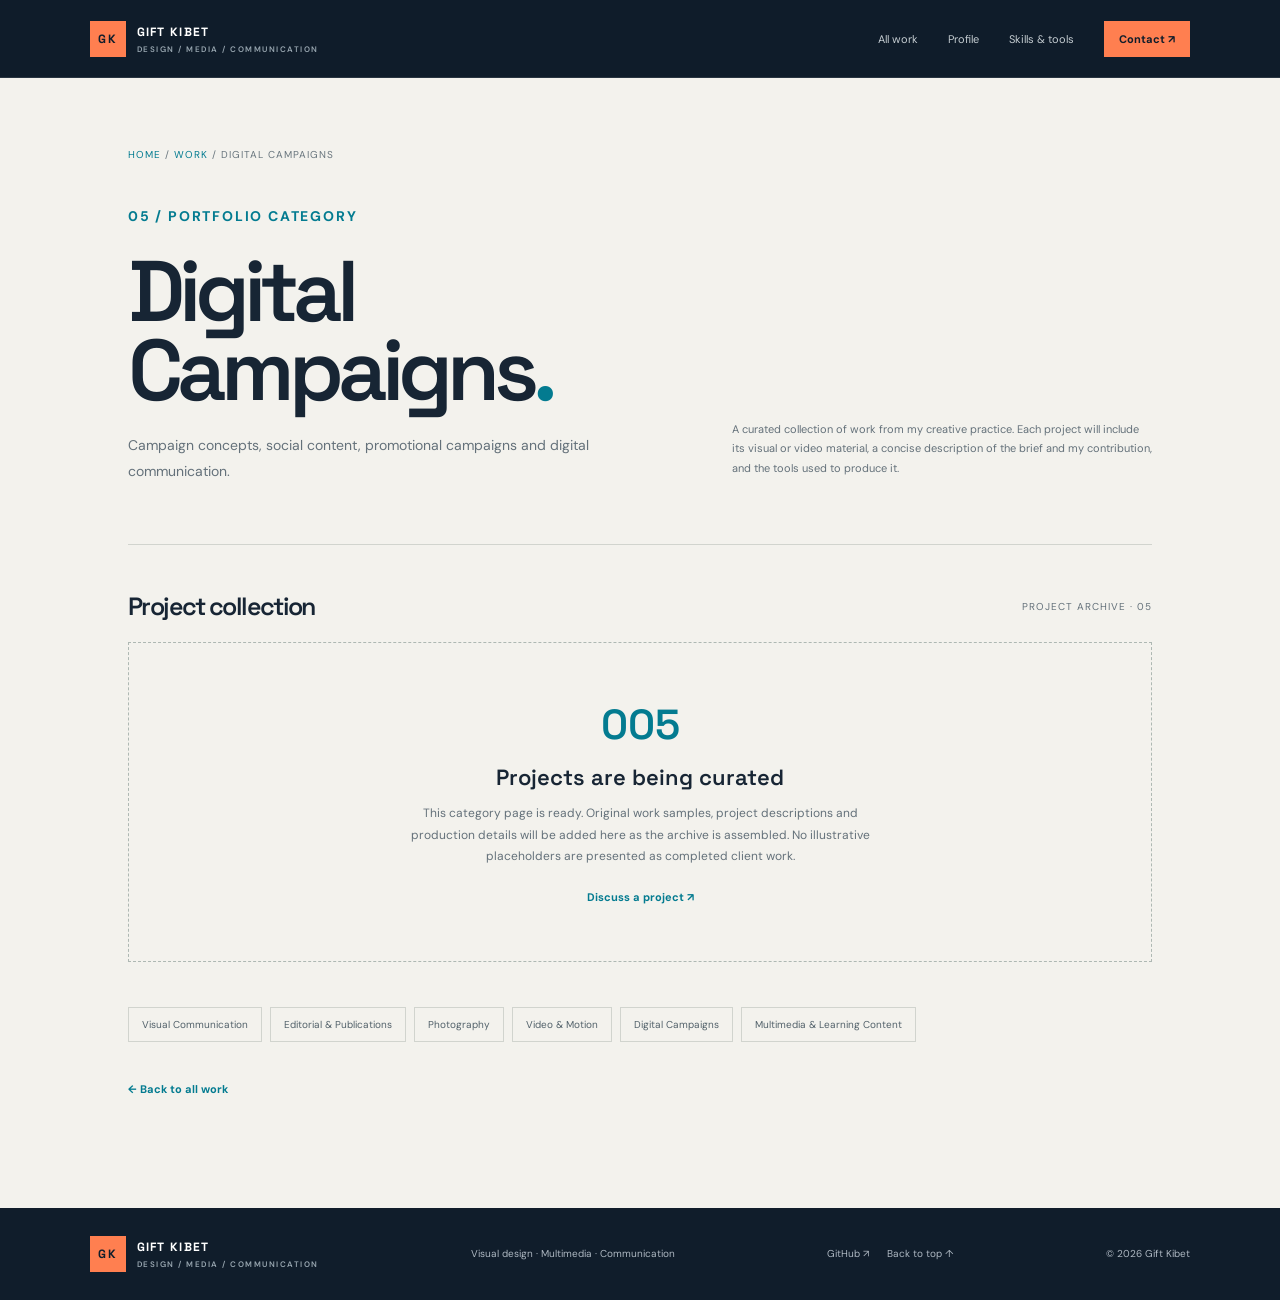
==== work/digital-campaigns/index.html @ 00bc62d5 "Create Digital Campaigns portfolio category page" ====
<!doctype html>
<html lang="en"><head><meta charset="utf-8"><meta name="viewport" content="width=device-width,initial-scale=1"><meta name="theme-color" content="#101d2b"><meta name="description" content="Digital Campaigns portfolio by Gift Kibet. Campaign concepts, social content, promotional campaigns and digital communication."><title>Digital Campaigns — Gift Kibet</title><link rel="preconnect" href="https://fonts.googleapis.com"><link rel="preconnect" href="https://fonts.gstatic.com" crossorigin><link href="https://fonts.googleapis.com/css2?family=DM+Sans:wght@400;500;600;700&family=Space+Grotesk:wght@400;500;600;700&display=swap" rel="stylesheet"><link rel="stylesheet" href="/styles.css"><link rel="stylesheet" href="/work.css"></head>
<body><a class="skip-link" href="#main">Skip to content</a><header class="site-header"><a class="wordmark" href="/#top"><span class="mark">GK</span><span class="wordmark-name">GIFT KIBET<small>DESIGN / MEDIA / COMMUNICATION</small></span></a><nav class="navigation" aria-label="Main navigation"><a href="/#work">All work</a><a href="/#about">Profile</a><a href="/#skills">Skills & tools</a><a href="/#contact" class="nav-contact">Contact ↗</a></nav></header>
<main id="main" class="work-page"><div class="work-breadcrumb"><a href="/">HOME</a> / <a href="/#work">WORK</a> / DIGITAL CAMPAIGNS</div><section class="work-hero"><div><p class="eyebrow">05 / PORTFOLIO CATEGORY</p><h1>Digital Campaigns<em>.</em></h1><p>Campaign concepts, social content, promotional campaigns and digital communication.</p></div><div class="work-hero-aside">A curated collection of work from my creative practice. Each project will include its visual or video material, a concise description of the brief and my contribution, and the tools used to produce it.</div></section><div class="archive-heading"><h2>Project collection</h2><span>PROJECT ARCHIVE · 05</span></div><section class="archive-empty"><div class="empty-mark">005</div><h3>Projects are being curated</h3><p>This category page is ready. Original work samples, project descriptions and production details will be added here as the archive is assembled. No illustrative placeholders are presented as completed client work.</p><a class="archive-next" href="/#contact">Discuss a project ↗</a></section><nav class="category-nav" aria-label="Explore other work categories"><a href="/work/visual-communication/">Visual Communication</a><a href="/work/editorial/">Editorial & Publications</a><a href="/work/photography/">Photography</a><a href="/work/video-motion/">Video & Motion</a><a href="/work/digital-campaigns/">Digital Campaigns</a><a href="/work/learning-content/">Multimedia & Learning Content</a></nav><a class="project-back" href="/#work">← Back to all work</a></main><footer><a class="wordmark" href="/#top"><span class="mark">GK</span><span class="wordmark-name">GIFT KIBET<small>DESIGN / MEDIA / COMMUNICATION</small></span></a><p>Visual design · Multimedia · Communication</p><div class="footer-links"><a href="https://github.com/gikiocGkC" target="_blank" rel="noopener noreferrer">GitHub ↗</a><a href="/#top">Back to top ↑</a></div><small>© 2026 Gift Kibet</small></footer></body></html>
---- styles.css ----
:root{--navy:#101d2b;--navy-2:#172b3d;--teal:#037b90;--teal-dark:#056273;--coral:#ff7f50;--paper:#f3f2ed;--paper-2:#e9e8e1;--ink:#172534;--muted:#64717a;--line:#d1d4ce;--white:#fff;--display:"Space Grotesk",sans-serif;--body:"DM Sans",sans-serif}*{box-sizing:border-box}html{scroll-behavior:smooth;scroll-padding-top:88px}body{margin:0;background:var(--navy);color:#fff;font-family:var(--body);-webkit-font-smoothing:antialiased}a{color:inherit}button{font:inherit}.skip-link{position:absolute;top:-60px;left:14px;z-index:50;background:white;color:var(--navy);padding:12px 16px}.skip-link:focus{top:12px}:focus-visible{outline:3px solid var(--coral);outline-offset:4px}.site-header{height:78px;padding:0 7vw;display:flex;align-items:center;justify-content:space-between;position:sticky;top:0;z-index:20;background:#101d2bf2;border-bottom:1px solid #ffffff1c;backdrop-filter:blur(16px)}.wordmark{display:flex;align-items:center;gap:11px;text-decoration:none;font:700 12px var(--display);letter-spacing:1.3px}.wordmark-name small{display:block;margin-top:4px;font:600 8px var(--body);letter-spacing:1.5px;color:#98a6b0}.mark{width:36px;height:36px;display:grid;place-items:center;background:var(--coral);color:var(--navy);font:700 12px var(--display)}.navigation{display:flex;align-items:center;gap:30px}.navigation a{font-size:11px;text-decoration:none;color:#c5cdd2;transition:color .2s}.navigation a:hover,.text-link:hover{color:var(--coral)}.navigation .nav-contact{background:var(--coral);color:var(--navy);padding:11px 15px;font-weight:700}.nav-contact span{margin-left:12px}.menu-toggle{display:none}.hero{min-height:650px;padding:90px 10vw 85px;display:grid;grid-template-columns:1fr .88fr;align-items:center;gap:7vw}.eyebrow{margin:0;color:var(--teal);font-size:10px;letter-spacing:1.8px;font-weight:700}.hero .eyebrow{display:flex;align-items:center;gap:10px;color:#c3cbd0;font-size:9px}.eyebrow-dot{width:7px;height:7px;border-radius:50%;background:var(--coral);display:inline-block}.eyebrow-location{color:#83929d;margin-left:8px}.hero h1,h2{font-family:var(--display);font-weight:600;letter-spacing:-.065em}.hero h1{font-size:clamp(68px,8vw,112px);line-height:.88;margin:30px 0 25px}.hero h1 em,.contact-section h2 em{font-style:normal;color:var(--coral)}.hero-intro{max-width:510px;color:#bdc7ce;font-size:16px;line-height:1.85}.hero-actions{display:flex;align-items:center;gap:27px;margin-top:32px}.button{display:inline-flex;align-items:center;justify-content:space-between;gap:26px;padding:16px 19px;text-decoration:none;font-size:11px;font-weight:700;transition:transform .2s,background .2s}.button:hover{transform:translateY(-3px)}.button-accent{background:var(--coral);color:var(--navy)}.button span{font-size:16px}.text-link{font-size:11px;text-decoration:none;color:#c5cdd2}.text-link span{margin-left:8px}.hero-meta{display:flex;align-items:center;flex-wrap:wrap;gap:13px;margin-top:65px;color:#8e9ba5;font-size:9px;letter-spacing:1.3px}.hero-meta i{width:4px;height:4px;background:var(--coral);border-radius:50%}.hero-art{height:440px;position:relative;overflow:hidden;background:var(--teal);color:var(--navy);isolation:isolate}.art-grid{position:absolute;inset:0;background-image:linear-gradient(#ffffff20 1px,transparent 1px),linear-gradient(90deg,#ffffff20 1px,transparent 1px);background-size:36px 36px;z-index:-2}.art-orbit{position:absolute;border:1px solid #ffffff70;border-radius:50%;aspect-ratio:1;z-index:-1}.orbit-one{width:350px;right:-55px;top:35px}.orbit-two{width:250px;right:-5px;top:85px;border-color:#101d2b66}.art-statement{position:absolute;left:11%;top:23%;font:700 clamp(65px,7.4vw,100px)/.76 var(--display);letter-spacing:-.09em;transform:rotate(-7deg)}.art-statement em{font-style:normal;color:var(--paper)}.art-period{color:var(--coral)}.art-label{position:absolute;left:20px;right:20px;display:flex;justify-content:space-between;font-size:8px;letter-spacing:1.4px;font-weight:700}.art-label-top{top:18px}.art-label-bottom{bottom:18px;color:#e6eeeb}.art-stamp{position:absolute;right:25px;bottom:72px;width:76px;height:76px;border:1px solid #101d2b80;border-radius:50%;display:grid;place-content:center;text-align:center;font:700 17px var(--display);transform:rotate(12deg)}.art-stamp small{font:700 6px/1.35 var(--body);letter-spacing:1px}.ticker{overflow:hidden;background:var(--coral);color:var(--navy);padding:13px 0;white-space:nowrap}.ticker div{font:700 11px var(--display);letter-spacing:1.7px;word-spacing:5px}.ticker b{padding:0 24px;font-size:14px}.section-light{background:var(--paper);color:var(--ink)}.section-paper{background:var(--paper-2);color:var(--ink)}.work-section,.about-section,.experience-section,.skills-section,.contact-section{padding:100px 10vw}.section-top{display:flex;justify-content:space-between;align-items:flex-start;gap:30px}.section-top .eyebrow{color:var(--teal)}.section-note{max-width:340px;margin:0;color:#68757d;font-size:12px;line-height:1.8}.section-heading{display:flex;align-items:end;justify-content:space-between;gap:35px;margin:58px 0 38px}.section-heading h2,.about-layout h2,.skills-intro h2{font-size:clamp(48px,6.2vw,78px);line-height:.95;margin:0}.section-heading h2 em,.about-layout h2 em,.skills-intro h2 em{font-style:normal;color:var(--teal)}.filters{max-width:540px;display:flex;flex-wrap:wrap;justify-content:flex-end;gap:7px}.filter{border:1px solid #c7ccc6;background:transparent;color:#53616b;padding:9px 12px;font-size:10px;cursor:pointer;transition:all .2s}.filter:hover,.filter[aria-pressed=true]{background:var(--navy);border-color:var(--navy);color:white}.work-grid{display:grid;grid-template-columns:repeat(2,minmax(0,1fr));gap:42px 25px}.work-card[hidden]{display:none}.work-visual{height:330px;position:relative;overflow:hidden;display:flex;align-items:center;justify-content:center}.visual-number,.visual-foot{position:absolute;left:18px;z-index:2;font-size:8px;font-weight:700;letter-spacing:1.4px}.visual-number{top:18px}.visual-foot{bottom:18px}.visual-design{background:var(--teal);color:white}.design-orbit{position:absolute;width:290px;height:290px;border:1px solid #ffffff70;border-radius:50%;right:10%;top:12%;box-shadow:0 0 0 28px #ffffff12,0 0 0 58px #ffffff0b}.design-type{z-index:1;font:700 clamp(65px,8vw,100px)/.8 var(--display);letter-spacing:-.09em;transform:rotate(-7deg)}.design-type em{font-style:normal;color:var(--coral)}.visual-editorial{background:#deded5;color:var(--ink)}.editorial-spread{display:flex;width:70%;height:72%;gap:6px;transform:rotate(-4deg);box-shadow:0 18px 40px #17253424}.editorial-page{flex:1;background:#f8f7f0;padding:14px;display:flex;flex-direction:column;justify-content:space-between}.editorial-page small{font-size:6px;letter-spacing:1px}.editorial-page strong{font:700 clamp(28px,3.4vw,44px)/.88 var(--display);letter-spacing:-.07em}.editorial-page strong em{font-style:normal;color:var(--teal)}.editorial-page i{width:50%;height:4px;background:var(--coral)}.editorial-page>span{font-size:6px;letter-spacing:1px}.editorial-image{background:#b9c9c4}.editorial-photo-shape{height:78%;background:linear-gradient(145deg,#17475a 0 42%,#80a6a0 43% 66%,#e0a17b 67%)}.visual-photo{background:#183d4b;color:white}.photo-composition{position:absolute;inset:55px 17% 40px;border:1px solid #ffffff70;overflow:hidden}.photo-sun{position:absolute;right:17%;top:17%;width:90px;aspect-ratio:1;border-radius:50%;background:var(--coral)}.photo-landscape{position:absolute;bottom:0;left:0;right:0;height:55%;background:linear-gradient(145deg,#037b90,#101d2b);clip-path:polygon(0 53%,30% 8%,52% 48%,76% 0,100% 38%,100% 100%,0 100%)}.photo-frame-line{position:absolute;inset:12px;border:1px solid #ffffff40}.visual-video{background:var(--coral);color:var(--navy)}.video-title{font:700 clamp(48px,6vw,75px)/.82 var(--display);letter-spacing:-.08em}.video-title em{font-style:normal;color:white}.video-play{position:absolute;right:17%;top:36%;width:62px;height:62px;border:1px solid #101d2b80;border-radius:50%;display:grid;place-items:center;padding-left:4px}.video-timeline{position:absolute;left:18px;right:18px;bottom:52px;height:22px;display:flex;align-items:center;gap:5px}.video-timeline i{flex:1;height:5px;background:#101d2b35}.video-timeline i:nth-child(2n){height:14px}.visual-digital{background:#dbe6e1;color:var(--navy)}.campaign-stack{width:70%;display:grid;gap:7px;transform:rotate(-5deg)}.campaign-stack div{background:var(--navy);color:white;padding:13px 17px;font:700 27px var(--display);box-shadow:5px 5px 0 var(--coral)}.campaign-stack div:nth-child(2){margin-left:18px;background:var(--teal)}.campaign-stack div:nth-child(3){margin-left:36px;background:var(--coral);color:var(--navy)}.campaign-stack small{float:right;font:600 9px var(--body)}.visual-learning{background:var(--navy-2);color:white}.learning-statement{font:700 clamp(55px,6.5vw,82px)/.8 var(--display);letter-spacing:-.08em}.learning-statement em{font-style:normal;color:var(--coral);font-size:.65em}.learning-symbol{position:absolute;right:18%;bottom:25%;font-size:38px;color:var(--teal)}.work-info{display:flex;justify-content:space-between;align-items:flex-start;gap:20px;border-top:1px solid var(--line);margin-top:14px;padding-top:15px}.work-info h3{font:600 19px var(--display);margin:0 0 7px}.work-info p{max-width:390px;color:#68757d;font-size:12px;line-height:1.7;margin:0}.work-index{font-size:10px;color:var(--teal);font-weight:700}.portfolio-note{display:flex;gap:14px;margin:36px 0 0;padding-top:17px;border-top:1px solid var(--line);color:#68757d;font-size:11px;line-height:1.7}.portfolio-note span{color:var(--coral);font-weight:700;letter-spacing:1px}.about-layout{display:grid;grid-template-columns:1fr 1fr;gap:9vw;margin-top:60px}.accent-dark{color:var(--coral);margin-bottom:28px}.about-copy{padding-top:5px}.about-lead{font:600 24px/1.35 var(--display);margin:0 0 20px}.about-copy>p:not(.about-lead){font-size:14px;line-height:1.9;color:#5f6c75}.discipline-list{display:grid;grid-template-columns:1fr 1fr;gap:15px;margin-top:35px;padding-top:20px;border-top:1px solid #c9cec7}.discipline-list span{font-size:11px;color:#53616b}.experience-section{background:var(--navy);color:white}.experience-section .section-note{color:#aab6bf}.experience-layout{display:grid;grid-template-columns:1.25fr .75fr;gap:8vw;margin-top:60px}.experience-item{display:grid;grid-template-columns:150px 1fr;gap:25px;border-top:1px solid #ffffff35;padding-top:25px;margin-top:22px}.experience-date{font-size:9px;letter-spacing:1.1px;color:#aeb8c2}.experience-item h3,.education-panel h3{font:600 22px var(--display);margin:0 0 7px}.organisation{color:var(--coral)!important;font-size:12px!important}.experience-item p,.experience-item li,.education-panel p{font-size:12px;line-height:1.85;color:#b1bdc5}.experience-item ul{padding-left:17px;margin-top:15px}.experience-item li{padding:3px 0}.accent{color:var(--coral)}.education-panel{border-left:1px solid #ffffff35;padding-left:32px}.education-panel>div{padding:22px 0;border-top:1px solid #ffffff35}.education-panel>div:first-of-type{margin-top:22px}.education-panel span{font-size:9px;letter-spacing:1.3px;color:var(--coral)}.education-panel h3{font-size:18px;margin-top:12px}.skills-intro{display:flex;justify-content:space-between;align-items:end;gap:35px;margin:58px 0 38px}.skills-intro>p{max-width:330px;margin:0;color:#68757d;font-size:13px;line-height:1.8}.skills-grid{display:grid;grid-template-columns:repeat(2,minmax(0,1fr));border-top:1px solid var(--line);border-left:1px solid var(--line)}.skill-card{min-height:205px;padding:24px;display:grid;grid-template-columns:35px 1fr;gap:18px;border-right:1px solid var(--line);border-bottom:1px solid var(--line)}.skill-number{font-size:10px;color:var(--teal);font-weight:700}.skill-card h3{font:600 19px var(--display);margin:0 0 10px}.skill-card p{font-size:12px;line-height:1.8;color:#65727b;margin:0;max-width:470px}.tool-tags{display:flex;flex-wrap:wrap;gap:6px;margin-top:17px}.tool-tags span,.toolbox-list span{padding:7px 9px;background:#e4e5de;color:#44545e;font-size:10px}.skill-card-wide{grid-column:1/-1;min-height:160px}.toolbox{display:grid;grid-template-columns:.75fr 1.25fr;gap:35px;margin-top:55px;padding-top:25px;border-top:1px solid var(--line)}.toolbox h3{font:600 22px var(--display);margin:15px 0}.toolbox-list{display:flex;align-content:flex-start;flex-wrap:wrap;gap:8px}.toolbox-list span{background:var(--navy);color:white;padding:10px 12px}.contact-section{background:var(--coral);color:var(--navy)}.contact-kicker{display:flex;justify-content:space-between;align-items:center}.contact-section .eyebrow{color:#29434c}.contact-kicker>span{font-size:9px;font-weight:700;letter-spacing:1.2px}.contact-section h2{font-size:clamp(60px,8vw,100px);line-height:.9;margin:45px 0 55px}.contact-section h2 em{color:white}.contact-bottom{display:flex;justify-content:space-between;align-items:center;gap:25px;border-top:1px solid #101d2b45;padding-top:22px}.contact-bottom p{font-size:12px}.contact-email{display:inline-block;color:var(--navy);font:600 19px var(--display);text-decoration:none;margin:7px 0}.contact-email span{font-size:14px}.contact-social{margin-top:12px;font-size:11px}.contact-social a{text-decoration:none;font-weight:700}.button-dark{background:var(--navy);color:white}footer{padding:28px 7vw;display:flex;align-items:center;justify-content:space-between;gap:20px;background:var(--navy);color:#aeb8c2}footer p,footer>small{font-size:10px}footer .wordmark{color:white}.footer-links{display:flex;gap:18px;font-size:10px}.footer-links a{text-decoration:none}.footer-links a:hover{color:var(--coral)}@media(max-width:1000px){.hero{padding-left:7vw;padding-right:7vw;gap:4vw}.work-section,.about-section,.experience-section,.skills-section,.contact-section{padding:85px 7vw}.section-heading{display:block}.filters{justify-content:flex-start;margin-top:25px}.experience-layout{gap:4vw}.experience-item{grid-template-columns:1fr;gap:10px}.hero-art{height:390px}}@media(max-width:680px){html{scroll-padding-top:70px}.site-header{height:68px;padding:0 6vw}.menu-toggle{display:flex;width:39px;height:37px;border:1px solid #83909a;background:transparent;flex-direction:column;justify-content:center;gap:6px;padding:9px}.menu-toggle span{height:1px;width:100%;background:white}.navigation{display:none;position:absolute;top:67px;left:0;right:0;padding:22px 7vw 28px;background:var(--navy);border-bottom:1px solid #ffffff30;flex-direction:column;align-items:stretch;gap:20px}.navigation.open{display:flex}.navigation a{font-size:13px}.navigation .nav-contact{text-align:center}.hero{grid-template-columns:1fr;padding:65px 7vw 60px;gap:45px}.hero h1{font-size:clamp(66px,16vw,88px)}.hero-intro{font-size:14px}.hero-art{height:330px}.art-statement{font-size:clamp(64px,16vw,88px)}.hero-meta{margin-top:42px;font-size:8px}.section-top{display:block}.section-note{margin-top:14px}.work-section,.about-section,.experience-section,.skills-section,.contact-section{padding:72px 7vw}.section-heading{margin:42px 0 28px}.section-heading h2,.about-layout h2,.skills-intro h2{font-size:clamp(45px,11vw,60px)}.filters{gap:6px}.filter{padding:8px 10px;font-size:9px}.work-grid{grid-template-columns:1fr;gap:32px}.work-visual{height:280px}.about-layout,.experience-layout{grid-template-columns:1fr;gap:35px;margin-top:42px}.about-copy{padding:0}.about-lead{font-size:21px}.about-copy>p:not(.about-lead){font-size:13px}.discipline-list{grid-template-columns:1fr}.education-panel{border-left:0;border-top:1px solid #ffffff35;padding:25px 0 0}.education-panel>div:first-of-type{margin-top:15px}.skills-intro{display:block;margin:42px 0 28px}.skills-intro>p{margin-top:18px}.skills-grid{grid-template-columns:1fr}.skill-card{min-height:0;padding:21px 17px}.skill-card-wide{grid-column:auto}.toolbox{grid-template-columns:1fr;gap:15px;margin-top:40px}.contact-kicker{align-items:flex-start;gap:15px}.contact-kicker>span{max-width:130px;text-align:right;line-height:1.5}.contact-section h2{font-size:clamp(55px,13vw,76px);margin:40px 0}.contact-bottom{align-items:flex-start;flex-direction:column}.contact-bottom p{line-height:1.7}.contact-email{font-size:17px}footer{padding:25px 6vw;flex-wrap:wrap}footer p{order:3;width:100%;margin:0}footer .footer-links{order:4;width:100%}}@media(prefers-reduced-motion:reduce){html{scroll-behavior:auto}*,*::before,*::after{transition:none!important;animation:none!important}}
---- work.css ----
.work-page{background:var(--paper);color:var(--ink);min-height:70vh;padding:70px 10vw 110px}.work-breadcrumb{font-size:10px;color:#68757d;letter-spacing:1px;margin-bottom:42px}.work-breadcrumb a{color:var(--teal);text-decoration:none}.work-hero{display:grid;grid-template-columns:1.1fr .9fr;gap:7vw;align-items:end;padding-bottom:45px;border-bottom:1px solid var(--line)}.work-hero .eyebrow{color:var(--teal)}.work-hero h1{font:600 clamp(48px,7vw,86px)/.92 var(--display);letter-spacing:-.07em;margin:22px 0}.work-hero h1 em{font-style:normal;color:var(--teal)}.work-hero p{max-width:520px;color:#64717a;font-size:14px;line-height:1.9}.work-hero-aside{padding:20px 0;color:#64717a;font-size:11px;line-height:1.8}.archive-heading{display:flex;justify-content:space-between;gap:20px;align-items:center;margin:45px 0 20px}.archive-heading h2{font:600 25px var(--display);margin:0}.archive-heading span{font-size:10px;color:#64717a;letter-spacing:1px}.archive-empty{border:1px dashed #aeb8b3;padding:55px 25px;text-align:center;margin-top:20px}.archive-empty .empty-mark{font:600 42px var(--display);color:var(--teal)}.archive-empty h3{font:600 22px var(--display);margin:12px 0}.archive-empty p{max-width:490px;margin:0 auto;color:#64717a;font-size:12px;line-height:1.8}.archive-next{display:inline-block;margin-top:22px;color:var(--teal);font-size:11px;font-weight:700;text-decoration:none}.category-nav{display:flex;flex-wrap:wrap;gap:8px;margin-top:45px}.category-nav a{padding:10px 13px;border:1px solid var(--line);text-decoration:none;color:#52616a;font-size:10px}.category-nav a:hover,.category-nav a[aria-current=page]{background:var(--navy);color:white;border-color:var(--navy)}.project-template{background:var(--paper);color:var(--ink);padding:65px 10vw 100px}.project-header{max-width:850px;margin-bottom:45px}.project-header h1{font:600 clamp(45px,7vw,78px)/.95 var(--display);letter-spacing:-.07em;margin:18px 0}.project-header p{max-width:650px;color:#64717a;line-height:1.8}.project-media-placeholder{min-height:390px;background:var(--paper-2);display:grid;place-items:center;text-align:center;padding:30px}.project-media-placeholder strong{display:block;font:600 24px var(--display);margin-bottom:8px}.project-media-placeholder span{font-size:11px;color:#64717a}.project-details{display:grid;grid-template-columns:1fr 2fr;gap:55px;margin-top:45px}.project-meta{border-top:1px solid var(--line);padding-top:18px}.project-meta span{display:block;color:var(--teal);font-size:9px;letter-spacing:1px;margin-bottom:7px}.project-meta p{font-size:12px;line-height:1.7;margin:0 0 20px}.project-description{border-top:1px solid var(--line);padding-top:18px}.project-description h2{font:600 24px var(--display);margin:0 0 15px}.project-description p{font-size:13px;line-height:1.9;color:#64717a}.project-gallery-placeholder{margin-top:45px;display:grid;grid-template-columns:repeat(2,1fr);gap:15px}.project-gallery-placeholder div{min-height:250px;background:var(--paper-2);display:grid;place-items:center;color:#64717a;font-size:11px}.project-back{display:inline-block;margin-top:40px;color:var(--teal);font-size:11px;text-decoration:none;font-weight:700}@media(max-width:680px){.work-page,.project-template{padding:48px 7vw 75px}.work-hero{grid-template-columns:1fr;gap:8px}.work-hero h1{font-size:clamp(46px,13vw,65px)}.archive-heading{align-items:flex-start;flex-direction:column}.archive-empty{padding:40px 18px}.project-media-placeholder{min-height:250px}.project-details{grid-template-columns:1fr;gap:25px}.project-gallery-placeholder{grid-template-columns:1fr}.project-gallery-placeholder div{min-height:200px}}
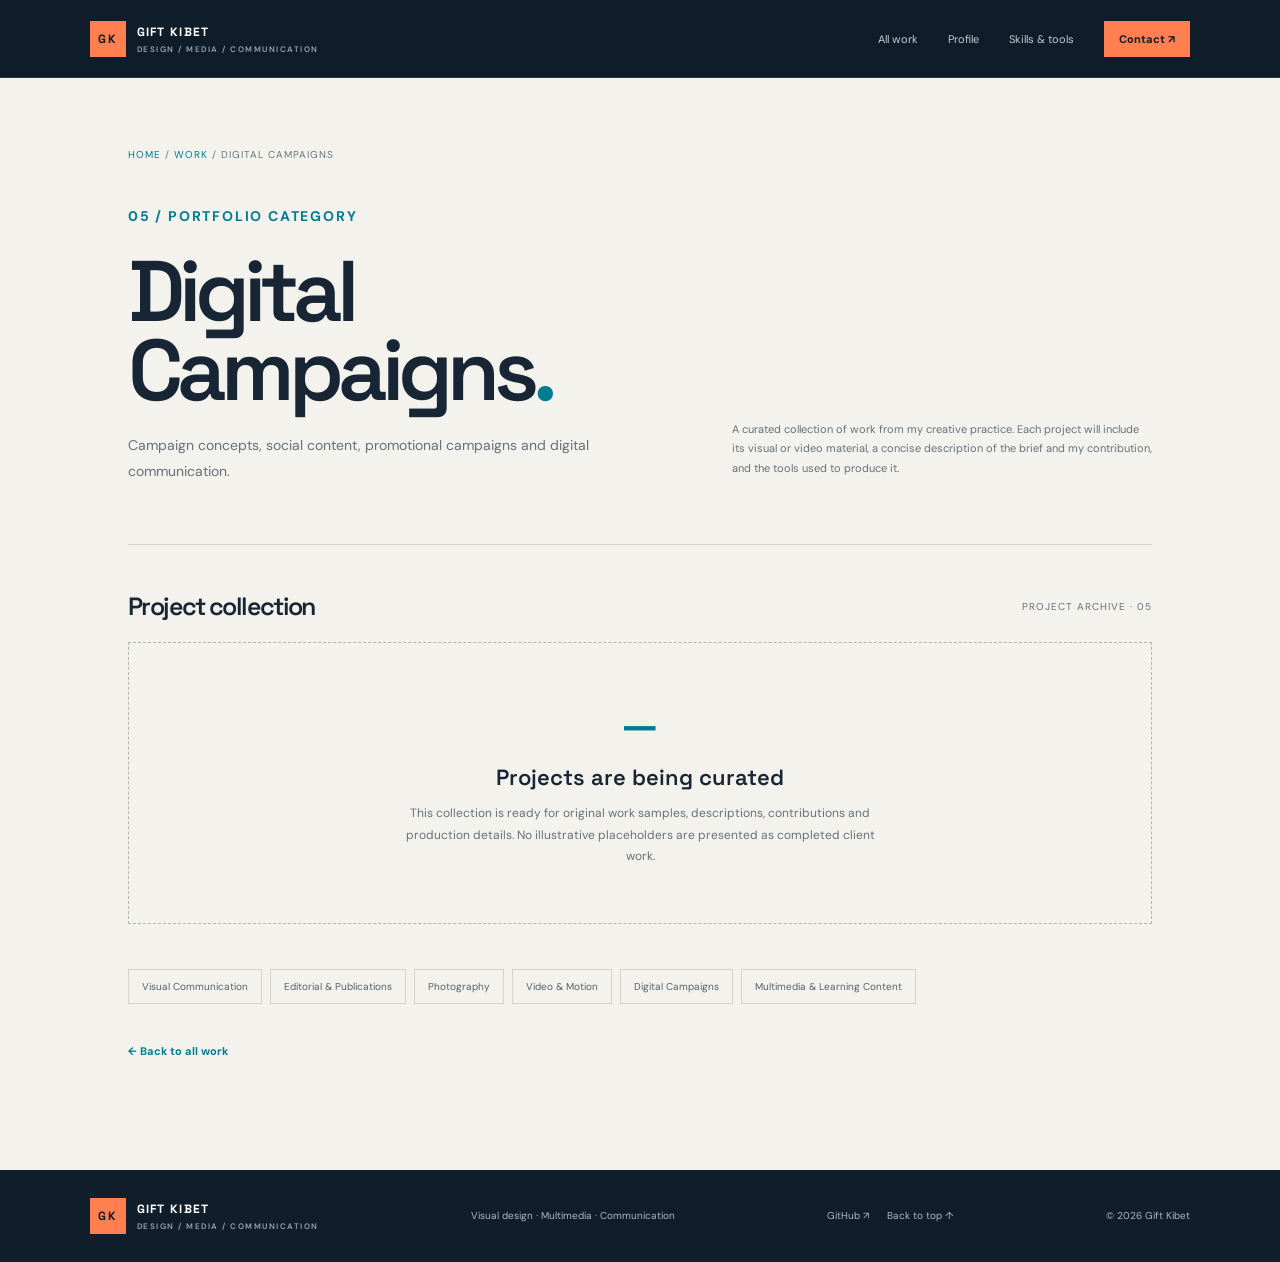
==== commit 17c69846: "Add project archive entries to Digital Campaigns" ====
--- a/work/digital-campaigns/index.html
+++ b/work/digital-campaigns/index.html
@@ -1,4 +1,4 @@
 <!doctype html>
 <html lang="en"><head><meta charset="utf-8"><meta name="viewport" content="width=device-width,initial-scale=1"><meta name="theme-color" content="#101d2b"><meta name="description" content="Digital Campaigns portfolio by Gift Kibet. Campaign concepts, social content, promotional campaigns and digital communication."><title>Digital Campaigns — Gift Kibet</title><link rel="preconnect" href="https://fonts.googleapis.com"><link rel="preconnect" href="https://fonts.gstatic.com" crossorigin><link href="https://fonts.googleapis.com/css2?family=DM+Sans:wght@400;500;600;700&family=Space+Grotesk:wght@400;500;600;700&display=swap" rel="stylesheet"><link rel="stylesheet" href="/styles.css"><link rel="stylesheet" href="/work.css"></head>
 <body><a class="skip-link" href="#main">Skip to content</a><header class="site-header"><a class="wordmark" href="/#top"><span class="mark">GK</span><span class="wordmark-name">GIFT KIBET<small>DESIGN / MEDIA / COMMUNICATION</small></span></a><nav class="navigation" aria-label="Main navigation"><a href="/#work">All work</a><a href="/#about">Profile</a><a href="/#skills">Skills & tools</a><a href="/#contact" class="nav-contact">Contact ↗</a></nav></header>
-<main id="main" class="work-page"><div class="work-breadcrumb"><a href="/">HOME</a> / <a href="/#work">WORK</a> / DIGITAL CAMPAIGNS</div><section class="work-hero"><div><p class="eyebrow">05 / PORTFOLIO CATEGORY</p><h1>Digital Campaigns<em>.</em></h1><p>Campaign concepts, social content, promotional campaigns and digital communication.</p></div><div class="work-hero-aside">A curated collection of work from my creative practice. Each project will include its visual or video material, a concise description of the brief and my contribution, and the tools used to produce it.</div></section><div class="archive-heading"><h2>Project collection</h2><span>PROJECT ARCHIVE · 05</span></div><section class="archive-empty"><div class="empty-mark">005</div><h3>Projects are being curated</h3><p>This category page is ready. Original work samples, project descriptions and production details will be added here as the archive is assembled. No illustrative placeholders are presented as completed client work.</p><a class="archive-next" href="/#contact">Discuss a project ↗</a></section><nav class="category-nav" aria-label="Explore other work categories"><a href="/work/visual-communication/">Visual Communication</a><a href="/work/editorial/">Editorial & Publications</a><a href="/work/photography/">Photography</a><a href="/work/video-motion/">Video & Motion</a><a href="/work/digital-campaigns/">Digital Campaigns</a><a href="/work/learning-content/">Multimedia & Learning Content</a></nav><a class="project-back" href="/#work">← Back to all work</a></main><footer><a class="wordmark" href="/#top"><span class="mark">GK</span><span class="wordmark-name">GIFT KIBET<small>DESIGN / MEDIA / COMMUNICATION</small></span></a><p>Visual design · Multimedia · Communication</p><div class="footer-links"><a href="https://github.com/gikiocGkC" target="_blank" rel="noopener noreferrer">GitHub ↗</a><a href="/#top">Back to top ↑</a></div><small>© 2026 Gift Kibet</small></footer></body></html>+<main id="main" class="work-page"><div class="work-breadcrumb"><a href="/">HOME</a> / <a href="/#work">WORK</a> / DIGITAL CAMPAIGNS</div><section class="work-hero"><div><p class="eyebrow">05 / PORTFOLIO CATEGORY</p><h1>Digital Campaigns<em>.</em></h1><p>Campaign concepts, social content, promotional campaigns and digital communication.</p></div><div class="work-hero-aside">A curated collection of work from my creative practice. Each project will include its visual or video material, a concise description of the brief and my contribution, and the tools used to produce it.</div></section><div class="archive-heading"><h2>Project collection</h2><span>PROJECT ARCHIVE · 05</span></div><section class="archive-empty"><div class="empty-mark">—</div><h3>Projects are being curated</h3><p>This collection is ready for original work samples, descriptions, contributions and production details. No illustrative placeholders are presented as completed client work.</p></section><nav class="category-nav" aria-label="Explore other work categories"><a href="/work/visual-communication/">Visual Communication</a><a href="/work/editorial/">Editorial & Publications</a><a href="/work/photography/">Photography</a><a href="/work/video-motion/">Video & Motion</a><a href="/work/digital-campaigns/">Digital Campaigns</a><a href="/work/learning-content/">Multimedia & Learning Content</a></nav><a class="project-back" href="/#work">← Back to all work</a></main><footer><a class="wordmark" href="/#top"><span class="mark">GK</span><span class="wordmark-name">GIFT KIBET<small>DESIGN / MEDIA / COMMUNICATION</small></span></a><p>Visual design · Multimedia · Communication</p><div class="footer-links"><a href="https://github.com/gikiocGkC" target="_blank" rel="noopener noreferrer">GitHub ↗</a><a href="/#top">Back to top ↑</a></div><small>© 2026 Gift Kibet</small></footer></body></html>
--- a/styles.css
+++ b/styles.css
@@ -1 +1,8 @@
-:root{--navy:#101d2b;--navy-2:#172b3d;--teal:#037b90;--teal-dark:#056273;--coral:#ff7f50;--paper:#f3f2ed;--paper-2:#e9e8e1;--ink:#172534;--muted:#64717a;--line:#d1d4ce;--white:#fff;--display:"Space Grotesk",sans-serif;--body:"DM Sans",sans-serif}*{box-sizing:border-box}html{scroll-behavior:smooth;scroll-padding-top:88px}body{margin:0;background:var(--navy);color:#fff;font-family:var(--body);-webkit-font-smoothing:antialiased}a{color:inherit}button{font:inherit}.skip-link{position:absolute;top:-60px;left:14px;z-index:50;background:white;color:var(--navy);padding:12px 16px}.skip-link:focus{top:12px}:focus-visible{outline:3px solid var(--coral);outline-offset:4px}.site-header{height:78px;padding:0 7vw;display:flex;align-items:center;justify-content:space-between;position:sticky;top:0;z-index:20;background:#101d2bf2;border-bottom:1px solid #ffffff1c;backdrop-filter:blur(16px)}.wordmark{display:flex;align-items:center;gap:11px;text-decoration:none;font:700 12px var(--display);letter-spacing:1.3px}.wordmark-name small{display:block;margin-top:4px;font:600 8px var(--body);letter-spacing:1.5px;color:#98a6b0}.mark{width:36px;height:36px;display:grid;place-items:center;background:var(--coral);color:var(--navy);font:700 12px var(--display)}.navigation{display:flex;align-items:center;gap:30px}.navigation a{font-size:11px;text-decoration:none;color:#c5cdd2;transition:color .2s}.navigation a:hover,.text-link:hover{color:var(--coral)}.navigation .nav-contact{background:var(--coral);color:var(--navy);padding:11px 15px;font-weight:700}.nav-contact span{margin-left:12px}.menu-toggle{display:none}.hero{min-height:650px;padding:90px 10vw 85px;display:grid;grid-template-columns:1fr .88fr;align-items:center;gap:7vw}.eyebrow{margin:0;color:var(--teal);font-size:10px;letter-spacing:1.8px;font-weight:700}.hero .eyebrow{display:flex;align-items:center;gap:10px;color:#c3cbd0;font-size:9px}.eyebrow-dot{width:7px;height:7px;border-radius:50%;background:var(--coral);display:inline-block}.eyebrow-location{color:#83929d;margin-left:8px}.hero h1,h2{font-family:var(--display);font-weight:600;letter-spacing:-.065em}.hero h1{font-size:clamp(68px,8vw,112px);line-height:.88;margin:30px 0 25px}.hero h1 em,.contact-section h2 em{font-style:normal;color:var(--coral)}.hero-intro{max-width:510px;color:#bdc7ce;font-size:16px;line-height:1.85}.hero-actions{display:flex;align-items:center;gap:27px;margin-top:32px}.button{display:inline-flex;align-items:center;justify-content:space-between;gap:26px;padding:16px 19px;text-decoration:none;font-size:11px;font-weight:700;transition:transform .2s,background .2s}.button:hover{transform:translateY(-3px)}.button-accent{background:var(--coral);color:var(--navy)}.button span{font-size:16px}.text-link{font-size:11px;text-decoration:none;color:#c5cdd2}.text-link span{margin-left:8px}.hero-meta{display:flex;align-items:center;flex-wrap:wrap;gap:13px;margin-top:65px;color:#8e9ba5;font-size:9px;letter-spacing:1.3px}.hero-meta i{width:4px;height:4px;background:var(--coral);border-radius:50%}.hero-art{height:440px;position:relative;overflow:hidden;background:var(--teal);color:var(--navy);isolation:isolate}.art-grid{position:absolute;inset:0;background-image:linear-gradient(#ffffff20 1px,transparent 1px),linear-gradient(90deg,#ffffff20 1px,transparent 1px);background-size:36px 36px;z-index:-2}.art-orbit{position:absolute;border:1px solid #ffffff70;border-radius:50%;aspect-ratio:1;z-index:-1}.orbit-one{width:350px;right:-55px;top:35px}.orbit-two{width:250px;right:-5px;top:85px;border-color:#101d2b66}.art-statement{position:absolute;left:11%;top:23%;font:700 clamp(65px,7.4vw,100px)/.76 var(--display);letter-spacing:-.09em;transform:rotate(-7deg)}.art-statement em{font-style:normal;color:var(--paper)}.art-period{color:var(--coral)}.art-label{position:absolute;left:20px;right:20px;display:flex;justify-content:space-between;font-size:8px;letter-spacing:1.4px;font-weight:700}.art-label-top{top:18px}.art-label-bottom{bottom:18px;color:#e6eeeb}.art-stamp{position:absolute;right:25px;bottom:72px;width:76px;height:76px;border:1px solid #101d2b80;border-radius:50%;display:grid;place-content:center;text-align:center;font:700 17px var(--display);transform:rotate(12deg)}.art-stamp small{font:700 6px/1.35 var(--body);letter-spacing:1px}.ticker{overflow:hidden;background:var(--coral);color:var(--navy);padding:13px 0;white-space:nowrap}.ticker div{font:700 11px var(--display);letter-spacing:1.7px;word-spacing:5px}.ticker b{padding:0 24px;font-size:14px}.section-light{background:var(--paper);color:var(--ink)}.section-paper{background:var(--paper-2);color:var(--ink)}.work-section,.about-section,.experience-section,.skills-section,.contact-section{padding:100px 10vw}.section-top{display:flex;justify-content:space-between;align-items:flex-start;gap:30px}.section-top .eyebrow{color:var(--teal)}.section-note{max-width:340px;margin:0;color:#68757d;font-size:12px;line-height:1.8}.section-heading{display:flex;align-items:end;justify-content:space-between;gap:35px;margin:58px 0 38px}.section-heading h2,.about-layout h2,.skills-intro h2{font-size:clamp(48px,6.2vw,78px);line-height:.95;margin:0}.section-heading h2 em,.about-layout h2 em,.skills-intro h2 em{font-style:normal;color:var(--teal)}.filters{max-width:540px;display:flex;flex-wrap:wrap;justify-content:flex-end;gap:7px}.filter{border:1px solid #c7ccc6;background:transparent;color:#53616b;padding:9px 12px;font-size:10px;cursor:pointer;transition:all .2s}.filter:hover,.filter[aria-pressed=true]{background:var(--navy);border-color:var(--navy);color:white}.work-grid{display:grid;grid-template-columns:repeat(2,minmax(0,1fr));gap:42px 25px}.work-card[hidden]{display:none}.work-visual{height:330px;position:relative;overflow:hidden;display:flex;align-items:center;justify-content:center}.visual-number,.visual-foot{position:absolute;left:18px;z-index:2;font-size:8px;font-weight:700;letter-spacing:1.4px}.visual-number{top:18px}.visual-foot{bottom:18px}.visual-design{background:var(--teal);color:white}.design-orbit{position:absolute;width:290px;height:290px;border:1px solid #ffffff70;border-radius:50%;right:10%;top:12%;box-shadow:0 0 0 28px #ffffff12,0 0 0 58px #ffffff0b}.design-type{z-index:1;font:700 clamp(65px,8vw,100px)/.8 var(--display);letter-spacing:-.09em;transform:rotate(-7deg)}.design-type em{font-style:normal;color:var(--coral)}.visual-editorial{background:#deded5;color:var(--ink)}.editorial-spread{display:flex;width:70%;height:72%;gap:6px;transform:rotate(-4deg);box-shadow:0 18px 40px #17253424}.editorial-page{flex:1;background:#f8f7f0;padding:14px;display:flex;flex-direction:column;justify-content:space-between}.editorial-page small{font-size:6px;letter-spacing:1px}.editorial-page strong{font:700 clamp(28px,3.4vw,44px)/.88 var(--display);letter-spacing:-.07em}.editorial-page strong em{font-style:normal;color:var(--teal)}.editorial-page i{width:50%;height:4px;background:var(--coral)}.editorial-page>span{font-size:6px;letter-spacing:1px}.editorial-image{background:#b9c9c4}.editorial-photo-shape{height:78%;background:linear-gradient(145deg,#17475a 0 42%,#80a6a0 43% 66%,#e0a17b 67%)}.visual-photo{background:#183d4b;color:white}.photo-composition{position:absolute;inset:55px 17% 40px;border:1px solid #ffffff70;overflow:hidden}.photo-sun{position:absolute;right:17%;top:17%;width:90px;aspect-ratio:1;border-radius:50%;background:var(--coral)}.photo-landscape{position:absolute;bottom:0;left:0;right:0;height:55%;background:linear-gradient(145deg,#037b90,#101d2b);clip-path:polygon(0 53%,30% 8%,52% 48%,76% 0,100% 38%,100% 100%,0 100%)}.photo-frame-line{position:absolute;inset:12px;border:1px solid #ffffff40}.visual-video{background:var(--coral);color:var(--navy)}.video-title{font:700 clamp(48px,6vw,75px)/.82 var(--display);letter-spacing:-.08em}.video-title em{font-style:normal;color:white}.video-play{position:absolute;right:17%;top:36%;width:62px;height:62px;border:1px solid #101d2b80;border-radius:50%;display:grid;place-items:center;padding-left:4px}.video-timeline{position:absolute;left:18px;right:18px;bottom:52px;height:22px;display:flex;align-items:center;gap:5px}.video-timeline i{flex:1;height:5px;background:#101d2b35}.video-timeline i:nth-child(2n){height:14px}.visual-digital{background:#dbe6e1;color:var(--navy)}.campaign-stack{width:70%;display:grid;gap:7px;transform:rotate(-5deg)}.campaign-stack div{background:var(--navy);color:white;padding:13px 17px;font:700 27px var(--display);box-shadow:5px 5px 0 var(--coral)}.campaign-stack div:nth-child(2){margin-left:18px;background:var(--teal)}.campaign-stack div:nth-child(3){margin-left:36px;background:var(--coral);color:var(--navy)}.campaign-stack small{float:right;font:600 9px var(--body)}.visual-learning{background:var(--navy-2);color:white}.learning-statement{font:700 clamp(55px,6.5vw,82px)/.8 var(--display);letter-spacing:-.08em}.learning-statement em{font-style:normal;color:var(--coral);font-size:.65em}.learning-symbol{position:absolute;right:18%;bottom:25%;font-size:38px;color:var(--teal)}.work-info{display:flex;justify-content:space-between;align-items:flex-start;gap:20px;border-top:1px solid var(--line);margin-top:14px;padding-top:15px}.work-info h3{font:600 19px var(--display);margin:0 0 7px}.work-info p{max-width:390px;color:#68757d;font-size:12px;line-height:1.7;margin:0}.work-index{font-size:10px;color:var(--teal);font-weight:700}.portfolio-note{display:flex;gap:14px;margin:36px 0 0;padding-top:17px;border-top:1px solid var(--line);color:#68757d;font-size:11px;line-height:1.7}.portfolio-note span{color:var(--coral);font-weight:700;letter-spacing:1px}.about-layout{display:grid;grid-template-columns:1fr 1fr;gap:9vw;margin-top:60px}.accent-dark{color:var(--coral);margin-bottom:28px}.about-copy{padding-top:5px}.about-lead{font:600 24px/1.35 var(--display);margin:0 0 20px}.about-copy>p:not(.about-lead){font-size:14px;line-height:1.9;color:#5f6c75}.discipline-list{display:grid;grid-template-columns:1fr 1fr;gap:15px;margin-top:35px;padding-top:20px;border-top:1px solid #c9cec7}.discipline-list span{font-size:11px;color:#53616b}.experience-section{background:var(--navy);color:white}.experience-section .section-note{color:#aab6bf}.experience-layout{display:grid;grid-template-columns:1.25fr .75fr;gap:8vw;margin-top:60px}.experience-item{display:grid;grid-template-columns:150px 1fr;gap:25px;border-top:1px solid #ffffff35;padding-top:25px;margin-top:22px}.experience-date{font-size:9px;letter-spacing:1.1px;color:#aeb8c2}.experience-item h3,.education-panel h3{font:600 22px var(--display);margin:0 0 7px}.organisation{color:var(--coral)!important;font-size:12px!important}.experience-item p,.experience-item li,.education-panel p{font-size:12px;line-height:1.85;color:#b1bdc5}.experience-item ul{padding-left:17px;margin-top:15px}.experience-item li{padding:3px 0}.accent{color:var(--coral)}.education-panel{border-left:1px solid #ffffff35;padding-left:32px}.education-panel>div{padding:22px 0;border-top:1px solid #ffffff35}.education-panel>div:first-of-type{margin-top:22px}.education-panel span{font-size:9px;letter-spacing:1.3px;color:var(--coral)}.education-panel h3{font-size:18px;margin-top:12px}.skills-intro{display:flex;justify-content:space-between;align-items:end;gap:35px;margin:58px 0 38px}.skills-intro>p{max-width:330px;margin:0;color:#68757d;font-size:13px;line-height:1.8}.skills-grid{display:grid;grid-template-columns:repeat(2,minmax(0,1fr));border-top:1px solid var(--line);border-left:1px solid var(--line)}.skill-card{min-height:205px;padding:24px;display:grid;grid-template-columns:35px 1fr;gap:18px;border-right:1px solid var(--line);border-bottom:1px solid var(--line)}.skill-number{font-size:10px;color:var(--teal);font-weight:700}.skill-card h3{font:600 19px var(--display);margin:0 0 10px}.skill-card p{font-size:12px;line-height:1.8;color:#65727b;margin:0;max-width:470px}.tool-tags{display:flex;flex-wrap:wrap;gap:6px;margin-top:17px}.tool-tags span,.toolbox-list span{padding:7px 9px;background:#e4e5de;color:#44545e;font-size:10px}.skill-card-wide{grid-column:1/-1;min-height:160px}.toolbox{display:grid;grid-template-columns:.75fr 1.25fr;gap:35px;margin-top:55px;padding-top:25px;border-top:1px solid var(--line)}.toolbox h3{font:600 22px var(--display);margin:15px 0}.toolbox-list{display:flex;align-content:flex-start;flex-wrap:wrap;gap:8px}.toolbox-list span{background:var(--navy);color:white;padding:10px 12px}.contact-section{background:var(--coral);color:var(--navy)}.contact-kicker{display:flex;justify-content:space-between;align-items:center}.contact-section .eyebrow{color:#29434c}.contact-kicker>span{font-size:9px;font-weight:700;letter-spacing:1.2px}.contact-section h2{font-size:clamp(60px,8vw,100px);line-height:.9;margin:45px 0 55px}.contact-section h2 em{color:white}.contact-bottom{display:flex;justify-content:space-between;align-items:center;gap:25px;border-top:1px solid #101d2b45;padding-top:22px}.contact-bottom p{font-size:12px}.contact-email{display:inline-block;color:var(--navy);font:600 19px var(--display);text-decoration:none;margin:7px 0}.contact-email span{font-size:14px}.contact-social{margin-top:12px;font-size:11px}.contact-social a{text-decoration:none;font-weight:700}.button-dark{background:var(--navy);color:white}footer{padding:28px 7vw;display:flex;align-items:center;justify-content:space-between;gap:20px;background:var(--navy);color:#aeb8c2}footer p,footer>small{font-size:10px}footer .wordmark{color:white}.footer-links{display:flex;gap:18px;font-size:10px}.footer-links a{text-decoration:none}.footer-links a:hover{color:var(--coral)}@media(max-width:1000px){.hero{padding-left:7vw;padding-right:7vw;gap:4vw}.work-section,.about-section,.experience-section,.skills-section,.contact-section{padding:85px 7vw}.section-heading{display:block}.filters{justify-content:flex-start;margin-top:25px}.experience-layout{gap:4vw}.experience-item{grid-template-columns:1fr;gap:10px}.hero-art{height:390px}}@media(max-width:680px){html{scroll-padding-top:70px}.site-header{height:68px;padding:0 6vw}.menu-toggle{display:flex;width:39px;height:37px;border:1px solid #83909a;background:transparent;flex-direction:column;justify-content:center;gap:6px;padding:9px}.menu-toggle span{height:1px;width:100%;background:white}.navigation{display:none;position:absolute;top:67px;left:0;right:0;padding:22px 7vw 28px;background:var(--navy);border-bottom:1px solid #ffffff30;flex-direction:column;align-items:stretch;gap:20px}.navigation.open{display:flex}.navigation a{font-size:13px}.navigation .nav-contact{text-align:center}.hero{grid-template-columns:1fr;padding:65px 7vw 60px;gap:45px}.hero h1{font-size:clamp(66px,16vw,88px)}.hero-intro{font-size:14px}.hero-art{height:330px}.art-statement{font-size:clamp(64px,16vw,88px)}.hero-meta{margin-top:42px;font-size:8px}.section-top{display:block}.section-note{margin-top:14px}.work-section,.about-section,.experience-section,.skills-section,.contact-section{padding:72px 7vw}.section-heading{margin:42px 0 28px}.section-heading h2,.about-layout h2,.skills-intro h2{font-size:clamp(45px,11vw,60px)}.filters{gap:6px}.filter{padding:8px 10px;font-size:9px}.work-grid{grid-template-columns:1fr;gap:32px}.work-visual{height:280px}.about-layout,.experience-layout{grid-template-columns:1fr;gap:35px;margin-top:42px}.about-copy{padding:0}.about-lead{font-size:21px}.about-copy>p:not(.about-lead){font-size:13px}.discipline-list{grid-template-columns:1fr}.education-panel{border-left:0;border-top:1px solid #ffffff35;padding:25px 0 0}.education-panel>div:first-of-type{margin-top:15px}.skills-intro{display:block;margin:42px 0 28px}.skills-intro>p{margin-top:18px}.skills-grid{grid-template-columns:1fr}.skill-card{min-height:0;padding:21px 17px}.skill-card-wide{grid-column:auto}.toolbox{grid-template-columns:1fr;gap:15px;margin-top:40px}.contact-kicker{align-items:flex-start;gap:15px}.contact-kicker>span{max-width:130px;text-align:right;line-height:1.5}.contact-section h2{font-size:clamp(55px,13vw,76px);margin:40px 0}.contact-bottom{align-items:flex-start;flex-direction:column}.contact-bottom p{line-height:1.7}.contact-email{font-size:17px}footer{padding:25px 6vw;flex-wrap:wrap}footer p{order:3;width:100%;margin:0}footer .footer-links{order:4;width:100%}}@media(prefers-reduced-motion:reduce){html{scroll-behavior:auto}*,*::before,*::after{transition:none!important;animation:none!important}}+:root{--navy:#101d2b;--navy-2:#172b3d;--teal:#037b90;--teal-dark:#056273;--coral:#ff7f50;--paper:#f3f2ed;--paper-2:#e9e8e1;--ink:#172534;--muted:#64717a;--line:#d1d4ce;--white:#fff;--display:"Space Grotesk",sans-serif;--body:"DM Sans",sans-serif}*{box-sizing:border-box}html{scroll-behavior:smooth;scroll-padding-top:88px}body{margin:0;background:var(--navy);color:#fff;font-family:var(--body);-webkit-font-smoothing:antialiased}a{color:inherit}button{font:inherit}.skip-link{position:absolute;top:-60px;left:14px;z-index:50;background:white;color:var(--navy);padding:12px 16px}.skip-link:focus{top:12px}:focus-visible{outline:3px solid var(--coral);outline-offset:4px}.site-header{height:78px;padding:0 7vw;display:flex;align-items:center;justify-content:space-between;position:sticky;top:0;z-index:20;background:#101d2bf2;border-bottom:1px solid #ffffff1c;backdrop-filter:blur(16px)}.wordmark{display:flex;align-items:center;gap:11px;text-decoration:none;font:700 12px var(--display);letter-spacing:1.3px}.wordmark-name small{display:block;margin-top:4px;font:600 8px var(--body);letter-spacing:1.5px;color:#98a6b0}.mark{width:36px;height:36px;display:grid;place-items:center;background:var(--coral);color:var(--navy);font:700 12px var(--display)}.navigation{display:flex;align-items:center;gap:30px}.navigation a{font-size:11px;text-decoration:none;color:#c5cdd2;transition:color .2s}.navigation a:hover,.text-link:hover{color:var(--coral)}.navigation .nav-contact{background:var(--coral);color:var(--navy);padding:11px 15px;font-weight:700}.nav-contact span{margin-left:12px}.menu-toggle{display:none}.hero{min-height:650px;padding:90px 10vw 85px;display:grid;grid-template-columns:1fr .88fr;align-items:center;gap:7vw}.eyebrow{margin:0;color:var(--teal);font-size:10px;letter-spacing:1.8px;font-weight:700}.hero .eyebrow{display:flex;align-items:center;gap:10px;color:#c3cbd0;font-size:9px}.eyebrow-dot{width:7px;height:7px;border-radius:50%;background:var(--coral);display:inline-block}.eyebrow-location{color:#83929d;margin-left:8px}.hero h1,h2{font-family:var(--display);font-weight:600;letter-spacing:-.065em}.hero h1{font-size:clamp(68px,8vw,112px);line-height:.88;margin:30px 0 25px}.hero h1 em,.contact-section h2 em{font-style:normal;color:var(--coral)}.hero-intro{max-width:510px;color:#bdc7ce;font-size:16px;line-height:1.85}.hero-actions{display:flex;align-items:center;gap:27px;margin-top:32px}.button{display:inline-flex;align-items:center;justify-content:space-between;gap:26px;padding:16px 19px;text-decoration:none;font-size:11px;font-weight:700;transition:transform .2s,background .2s}.button:hover{transform:translateY(-3px)}.button-accent{background:var(--coral);color:var(--navy)}.button span{font-size:16px}.text-link{font-size:11px;text-decoration:none;color:#c5cdd2}.text-link span{margin-left:8px}.hero-meta{display:flex;align-items:center;flex-wrap:wrap;gap:13px;margin-top:65px;color:#8e9ba5;font-size:9px;letter-spacing:1.3px}.hero-meta i{width:4px;height:4px;background:var(--coral);border-radius:50%}.hero-art{height:440px;position:relative;overflow:hidden;background:var(--teal);color:var(--navy);isolation:isolate}.art-grid{position:absolute;inset:0;background-image:linear-gradient(#ffffff20 1px,transparent 1px),linear-gradient(90deg,#ffffff20 1px,transparent 1px);background-size:36px 36px;z-index:-2}.art-orbit{position:absolute;border:1px solid #ffffff70;border-radius:50%;aspect-ratio:1;z-index:-1}.orbit-one{width:350px;right:-55px;top:35px}.orbit-two{width:250px;right:-5px;top:85px;border-color:#101d2b66}.art-statement{position:absolute;left:11%;top:23%;font:700 clamp(65px,7.4vw,100px)/.76 var(--display);letter-spacing:-.09em;transform:rotate(-7deg)}.art-statement em{font-style:normal;color:var(--paper)}.art-period{color:var(--coral)}.art-label{position:absolute;left:20px;right:20px;display:flex;justify-content:space-between;font-size:8px;letter-spacing:1.4px;font-weight:700}.art-label-top{top:18px}.art-label-bottom{bottom:18px;color:#e6eeeb}.art-stamp{position:absolute;right:25px;bottom:72px;width:76px;height:76px;border:1px solid #101d2b80;border-radius:50%;display:grid;place-content:center;text-align:center;font:700 17px var(--display);transform:rotate(12deg)}.art-stamp small{font:700 6px/1.35 var(--body);letter-spacing:1px}.ticker{overflow:hidden;background:var(--coral);color:var(--navy);padding:13px 0;white-space:nowrap}.ticker div{font:700 11px var(--display);letter-spacing:1.7px;word-spacing:5px}.ticker b{padding:0 24px;font-size:14px}.section-light{background:var(--paper);color:var(--ink)}.section-paper{background:var(--paper-2);color:var(--ink)}.work-section,.about-section,.experience-section,.skills-section,.contact-section{padding:100px 10vw}.section-top{display:flex;justify-content:space-between;align-items:flex-start;gap:30px}.section-top .eyebrow{color:var(--teal)}.section-note{max-width:340px;margin:0;color:#68757d;font-size:12px;line-height:1.8}.section-heading{display:flex;align-items:end;justify-content:space-between;gap:35px;margin:58px 0 38px}.section-heading h2,.about-layout h2,.skills-intro h2{font-size:clamp(48px,6.2vw,78px);line-height:.95;margin:0}.section-heading h2 em,.about-layout h2 em,.skills-intro h2 em{font-style:normal;color:var(--teal)}.filters{max-width:540px;display:flex;flex-wrap:wrap;justify-content:flex-end;gap:7px}.filter{border:1px solid #c7ccc6;background:transparent;color:#53616b;padding:9px 12px;font-size:10px;cursor:pointer;transition:all .2s}.filter:hover,.filter[aria-pressed=true]{background:var(--navy);border-color:var(--navy);color:white}.work-grid{display:grid;grid-template-columns:repeat(2,minmax(0,1fr));gap:42px 25px}.work-card[hidden]{display:none}.work-visual{height:330px;position:relative;overflow:hidden;display:flex;align-items:center;justify-content:center}.visual-number,.visual-foot{position:absolute;left:18px;z-index:2;font-size:8px;font-weight:700;letter-spacing:1.4px}.visual-number{top:18px}.visual-foot{bottom:18px}.visual-design{background:var(--teal);color:white}.design-orbit{position:absolute;width:290px;height:290px;border:1px solid #ffffff70;border-radius:50%;right:10%;top:12%;box-shadow:0 0 0 28px #ffffff12,0 0 0 58px #ffffff0b}.design-type{z-index:1;font:700 clamp(65px,8vw,100px)/.8 var(--display);letter-spacing:-.09em;transform:rotate(-7deg)}.design-type em{font-style:normal;color:var(--coral)}.visual-editorial{background:#deded5;color:var(--ink)}.editorial-spread{display:flex;width:70%;height:72%;gap:6px;transform:rotate(-4deg);box-shadow:0 18px 40px #17253424}.editorial-page{flex:1;background:#f8f7f0;padding:14px;display:flex;flex-direction:column;justify-content:space-between}.editorial-page small{font-size:6px;letter-spacing:1px}.editorial-page strong{font:700 clamp(28px,3.4vw,44px)/.88 var(--display);letter-spacing:-.07em}.editorial-page strong em{font-style:normal;color:var(--teal)}.editorial-page i{width:50%;height:4px;background:var(--coral)}.editorial-page>span{font-size:6px;letter-spacing:1px}.editorial-image{background:#b9c9c4}.editorial-photo-shape{height:78%;background:linear-gradient(145deg,#17475a 0 42%,#80a6a0 43% 66%,#e0a17b 67%)}.visual-photo{background:#183d4b;color:white}.photo-composition{position:absolute;inset:55px 17% 40px;border:1px solid #ffffff70;overflow:hidden}.photo-sun{position:absolute;right:17%;top:17%;width:90px;aspect-ratio:1;border-radius:50%;background:var(--coral)}.photo-landscape{position:absolute;bottom:0;left:0;right:0;height:55%;background:linear-gradient(145deg,#037b90,#101d2b);clip-path:polygon(0 53%,30% 8%,52% 48%,76% 0,100% 38%,100% 100%,0 100%)}.photo-frame-line{position:absolute;inset:12px;border:1px solid #ffffff40}.visual-video{background:var(--coral);color:var(--navy)}.video-title{font:700 clamp(48px,6vw,75px)/.82 var(--display);letter-spacing:-.08em}.video-title em{font-style:normal;color:white}.video-play{position:absolute;right:17%;top:36%;width:62px;height:62px;border:1px solid #101d2b80;border-radius:50%;display:grid;place-items:center;padding-left:4px}.video-timeline{position:absolute;left:18px;right:18px;bottom:52px;height:22px;display:flex;align-items:center;gap:5px}.video-timeline i{flex:1;height:5px;background:#101d2b35}.video-timeline i:nth-child(2n){height:14px}.visual-digital{background:#dbe6e1;color:var(--navy)}.campaign-stack{width:70%;display:grid;gap:7px;transform:rotate(-5deg)}.campaign-stack div{background:var(--navy);color:white;padding:13px 17px;font:700 27px var(--display);box-shadow:5px 5px 0 var(--coral)}.campaign-stack div:nth-child(2){margin-left:18px;background:var(--teal)}.campaign-stack div:nth-child(3){margin-left:36px;background:var(--coral);color:var(--navy)}.campaign-stack small{float:right;font:600 9px var(--body)}.visual-learning{background:var(--navy-2);color:white}.learning-statement{font:700 clamp(55px,6.5vw,82px)/.8 var(--display);letter-spacing:-.08em}.learning-statement em{font-style:normal;color:var(--coral);font-size:.65em}.learning-symbol{position:absolute;right:18%;bottom:25%;font-size:38px;color:var(--teal)}.work-info{display:flex;justify-content:space-between;align-items:flex-start;gap:20px;border-top:1px solid var(--line);margin-top:14px;padding-top:15px}.work-info h3{font:600 19px var(--display);margin:0 0 7px}.work-info p{max-width:390px;color:#68757d;font-size:12px;line-height:1.7;margin:0}.work-index{font-size:10px;color:var(--teal);font-weight:700}.portfolio-note{display:flex;gap:14px;margin:36px 0 0;padding-top:17px;border-top:1px solid var(--line);color:#68757d;font-size:11px;line-height:1.7}.portfolio-note span{color:var(--coral);font-weight:700;letter-spacing:1px}.about-layout{display:grid;grid-template-columns:1fr 1fr;gap:9vw;margin-top:60px}.accent-dark{color:var(--coral);margin-bottom:28px}.about-copy{padding-top:5px}.about-lead{font:600 24px/1.35 var(--display);margin:0 0 20px}.about-copy>p:not(.about-lead){font-size:14px;line-height:1.9;color:#5f6c75}.discipline-list{display:grid;grid-template-columns:1fr 1fr;gap:15px;margin-top:35px;padding-top:20px;border-top:1px solid #c9cec7}.discipline-list span{font-size:11px;color:#53616b}.experience-section{background:var(--navy);color:white}.experience-section .section-note{color:#aab6bf}.experience-layout{display:grid;grid-template-columns:1.25fr .75fr;gap:8vw;margin-top:60px}.experience-item{display:grid;grid-template-columns:150px 1fr;gap:25px;border-top:1px solid #ffffff35;padding-top:25px;margin-top:22px}.experience-date{font-size:9px;letter-spacing:1.1px;color:#aeb8c2}.experience-item h3,.education-panel h3{font:600 22px var(--display);margin:0 0 7px}.organisation{color:var(--coral)!important;font-size:12px!important}.experience-item p,.experience-item li,.education-panel p{font-size:12px;line-height:1.85;color:#b1bdc5}.experience-item ul{padding-left:17px;margin-top:15px}.experience-item li{padding:3px 0}.accent{color:var(--coral)}.education-panel{border-left:1px solid #ffffff35;padding-left:32px}.education-panel>div{padding:22px 0;border-top:1px solid #ffffff35}.education-panel>div:first-of-type{margin-top:22px}.education-panel span{font-size:9px;letter-spacing:1.3px;color:var(--coral)}.education-panel h3{font-size:18px;margin-top:12px}.skills-intro{display:flex;justify-content:space-between;align-items:end;gap:35px;margin:58px 0 38px}.skills-intro>p{max-width:330px;margin:0;color:#68757d;font-size:13px;line-height:1.8}.skills-grid{display:grid;grid-template-columns:repeat(2,minmax(0,1fr));border-top:1px solid var(--line);border-left:1px solid var(--line)}.skill-card{min-height:205px;padding:24px;display:grid;grid-template-columns:35px 1fr;gap:18px;border-right:1px solid var(--line);border-bottom:1px solid var(--line)}.skill-number{font-size:10px;color:var(--teal);font-weight:700}.skill-card h3{font:600 19px var(--display);margin:0 0 10px}.skill-card p{font-size:12px;line-height:1.8;color:#65727b;margin:0;max-width:470px}.tool-tags{display:flex;flex-wrap:wrap;gap:6px;margin-top:17px}.tool-tags span,.toolbox-list span{padding:7px 9px;background:#e4e5de;color:#44545e;font-size:10px}.skill-card-wide{grid-column:1/-1;min-height:160px}.toolbox{display:grid;grid-template-columns:.75fr 1.25fr;gap:35px;margin-top:55px;padding-top:25px;border-top:1px solid var(--line)}.toolbox h3{font:600 22px var(--display);margin:15px 0}.toolbox-list{display:flex;align-content:flex-start;flex-wrap:wrap;gap:8px}.toolbox-list span{background:var(--navy);color:white;padding:10px 12px}.contact-section{background:var(--coral);color:var(--navy)}.contact-kicker{display:flex;justify-content:space-between;align-items:center}.contact-section .eyebrow{color:#29434c}.contact-kicker>span{font-size:9px;font-weight:700;letter-spacing:1.2px}.contact-section h2{font-size:clamp(60px,8vw,100px);line-height:.9;margin:45px 0 55px}.contact-section h2 em{color:white}.contact-bottom{display:flex;justify-content:space-between;align-items:center;gap:25px;border-top:1px solid #101d2b45;padding-top:22px}.contact-bottom p{font-size:12px}.contact-email{display:inline-block;color:var(--navy);font:600 19px var(--display);text-decoration:none;margin:7px 0}.contact-email span{font-size:14px}.contact-social{margin-top:12px;font-size:11px}.contact-social a{text-decoration:none;font-weight:700}.button-dark{background:var(--navy);color:white}footer{padding:28px 7vw;display:flex;align-items:center;justify-content:space-between;gap:20px;background:var(--navy);color:#aeb8c2}footer p,footer>small{font-size:10px}footer .wordmark{color:white}.footer-links{display:flex;gap:18px;font-size:10px}.footer-links a{text-decoration:none}.footer-links a:hover{color:var(--coral)}@media(max-width:1000px){.hero{padding-left:7vw;padding-right:7vw;gap:4vw}.work-section,.about-section,.experience-section,.skills-section,.contact-section{padding:85px 7vw}.section-heading{display:block}.filters{justify-content:flex-start;margin-top:25px}.experience-layout{gap:4vw}.experience-item{grid-template-columns:1fr;gap:10px}.hero-art{height:390px}}@media(max-width:680px){html{scroll-padding-top:70px}.site-header{height:68px;padding:0 6vw}.menu-toggle{display:flex;width:39px;height:37px;border:1px solid #83909a;background:transparent;flex-direction:column;justify-content:center;gap:6px;padding:9px}.menu-toggle span{height:1px;width:100%;background:white}.navigation{display:none;position:absolute;top:67px;left:0;right:0;padding:22px 7vw 28px;background:var(--navy);border-bottom:1px solid #ffffff30;flex-direction:column;align-items:stretch;gap:20px}.navigation.open{display:flex}.navigation a{font-size:13px}.navigation .nav-contact{text-align:center}.hero{grid-template-columns:1fr;padding:65px 7vw 60px;gap:45px}.hero h1{font-size:clamp(66px,16vw,88px)}.hero-intro{font-size:14px}.hero-art{height:330px}.art-statement{font-size:clamp(64px,16vw,88px)}.hero-meta{margin-top:42px;font-size:8px}.section-top{display:block}.section-note{margin-top:14px}.work-section,.about-section,.experience-section,.skills-section,.contact-section{padding:72px 7vw}.section-heading{margin:42px 0 28px}.section-heading h2,.about-layout h2,.skills-intro h2{font-size:clamp(45px,11vw,60px)}.filters{gap:6px}.filter{padding:8px 10px;font-size:9px}.work-grid{grid-template-columns:1fr;gap:32px}.work-visual{height:280px}.about-layout,.experience-layout{grid-template-columns:1fr;gap:35px;margin-top:42px}.about-copy{padding:0}.about-lead{font-size:21px}.about-copy>p:not(.about-lead){font-size:13px}.discipline-list{grid-template-columns:1fr}.education-panel{border-left:0;border-top:1px solid #ffffff35;padding:25px 0 0}.education-panel>div:first-of-type{margin-top:15px}.skills-intro{display:block;margin:42px 0 28px}.skills-intro>p{margin-top:18px}.skills-grid{grid-template-columns:1fr}.skill-card{min-height:0;padding:21px 17px}.skill-card-wide{grid-column:auto}.toolbox{grid-template-columns:1fr;gap:15px;margin-top:40px}.contact-kicker{align-items:flex-start;gap:15px}.contact-kicker>span{max-width:130px;text-align:right;line-height:1.5}.contact-section h2{font-size:clamp(55px,13vw,76px);margin:40px 0}.contact-bottom{align-items:flex-start;flex-direction:column}.contact-bottom p{line-height:1.7}.contact-email{font-size:17px}footer{padding:25px 6vw;flex-wrap:wrap}footer p{order:3;width:100%;margin:0}footer .footer-links{order:4;width:100%}}@media(prefers-reduced-motion:reduce){html{scroll-behavior:auto}*,*::before,*::after{transition:none!important;animation:none!important}}
+/* Category links and archive navigation */
+.category-card{text-decoration:none;color:inherit;display:block}
+.category-card .work-visual{transition:transform .25s,filter .25s}
+.category-card:hover .work-visual{filter:saturate(1.08)}
+.category-open{position:absolute;right:17px;bottom:17px;z-index:3;padding:9px 11px;background:var(--paper);color:var(--navy);font-size:8px;font-weight:700;letter-spacing:1px}
+.gallery-intro{max-width:300px;color:#68757d;font-size:12px;line-height:1.8;margin:0}
+@media(max-width:680px){.gallery-intro{margin-top:18px}.category-card:hover .work-visual{transform:none}}
--- a/work.css
+++ b/work.css
@@ -1 +1,2 @@
-.work-page{background:var(--paper);color:var(--ink);min-height:70vh;padding:70px 10vw 110px}.work-breadcrumb{font-size:10px;color:#68757d;letter-spacing:1px;margin-bottom:42px}.work-breadcrumb a{color:var(--teal);text-decoration:none}.work-hero{display:grid;grid-template-columns:1.1fr .9fr;gap:7vw;align-items:end;padding-bottom:45px;border-bottom:1px solid var(--line)}.work-hero .eyebrow{color:var(--teal)}.work-hero h1{font:600 clamp(48px,7vw,86px)/.92 var(--display);letter-spacing:-.07em;margin:22px 0}.work-hero h1 em{font-style:normal;color:var(--teal)}.work-hero p{max-width:520px;color:#64717a;font-size:14px;line-height:1.9}.work-hero-aside{padding:20px 0;color:#64717a;font-size:11px;line-height:1.8}.archive-heading{display:flex;justify-content:space-between;gap:20px;align-items:center;margin:45px 0 20px}.archive-heading h2{font:600 25px var(--display);margin:0}.archive-heading span{font-size:10px;color:#64717a;letter-spacing:1px}.archive-empty{border:1px dashed #aeb8b3;padding:55px 25px;text-align:center;margin-top:20px}.archive-empty .empty-mark{font:600 42px var(--display);color:var(--teal)}.archive-empty h3{font:600 22px var(--display);margin:12px 0}.archive-empty p{max-width:490px;margin:0 auto;color:#64717a;font-size:12px;line-height:1.8}.archive-next{display:inline-block;margin-top:22px;color:var(--teal);font-size:11px;font-weight:700;text-decoration:none}.category-nav{display:flex;flex-wrap:wrap;gap:8px;margin-top:45px}.category-nav a{padding:10px 13px;border:1px solid var(--line);text-decoration:none;color:#52616a;font-size:10px}.category-nav a:hover,.category-nav a[aria-current=page]{background:var(--navy);color:white;border-color:var(--navy)}.project-template{background:var(--paper);color:var(--ink);padding:65px 10vw 100px}.project-header{max-width:850px;margin-bottom:45px}.project-header h1{font:600 clamp(45px,7vw,78px)/.95 var(--display);letter-spacing:-.07em;margin:18px 0}.project-header p{max-width:650px;color:#64717a;line-height:1.8}.project-media-placeholder{min-height:390px;background:var(--paper-2);display:grid;place-items:center;text-align:center;padding:30px}.project-media-placeholder strong{display:block;font:600 24px var(--display);margin-bottom:8px}.project-media-placeholder span{font-size:11px;color:#64717a}.project-details{display:grid;grid-template-columns:1fr 2fr;gap:55px;margin-top:45px}.project-meta{border-top:1px solid var(--line);padding-top:18px}.project-meta span{display:block;color:var(--teal);font-size:9px;letter-spacing:1px;margin-bottom:7px}.project-meta p{font-size:12px;line-height:1.7;margin:0 0 20px}.project-description{border-top:1px solid var(--line);padding-top:18px}.project-description h2{font:600 24px var(--display);margin:0 0 15px}.project-description p{font-size:13px;line-height:1.9;color:#64717a}.project-gallery-placeholder{margin-top:45px;display:grid;grid-template-columns:repeat(2,1fr);gap:15px}.project-gallery-placeholder div{min-height:250px;background:var(--paper-2);display:grid;place-items:center;color:#64717a;font-size:11px}.project-back{display:inline-block;margin-top:40px;color:var(--teal);font-size:11px;text-decoration:none;font-weight:700}@media(max-width:680px){.work-page,.project-template{padding:48px 7vw 75px}.work-hero{grid-template-columns:1fr;gap:8px}.work-hero h1{font-size:clamp(46px,13vw,65px)}.archive-heading{align-items:flex-start;flex-direction:column}.archive-empty{padding:40px 18px}.project-media-placeholder{min-height:250px}.project-details{grid-template-columns:1fr;gap:25px}.project-gallery-placeholder{grid-template-columns:1fr}.project-gallery-placeholder div{min-height:200px}}+.work-page{background:var(--paper);color:var(--ink);min-height:70vh;padding:70px 10vw 110px}.work-breadcrumb{font-size:10px;color:#68757d;letter-spacing:1px;margin-bottom:42px}.work-breadcrumb a{color:var(--teal);text-decoration:none}.work-hero{display:grid;grid-template-columns:1.1fr .9fr;gap:7vw;align-items:end;padding-bottom:45px;border-bottom:1px solid var(--line)}.work-hero .eyebrow{color:var(--teal)}.work-hero h1{font:600 clamp(48px,7vw,86px)/.92 var(--display);letter-spacing:-.07em;margin:22px 0}.work-hero h1 em{font-style:normal;color:var(--teal)}.work-hero p{max-width:520px;color:#64717a;font-size:14px;line-height:1.9}.work-hero-aside{padding:20px 0;color:#64717a;font-size:11px;line-height:1.8}.archive-heading{display:flex;justify-content:space-between;gap:20px;align-items:center;margin:45px 0 20px}.archive-heading h2{font:600 25px var(--display);margin:0}.archive-heading span{font-size:10px;color:#64717a;letter-spacing:1px}.archive-empty{border:1px dashed #aeb8b3;padding:55px 25px;text-align:center;margin-top:20px}.archive-empty .empty-mark{font:600 42px var(--display);color:var(--teal)}.archive-empty h3{font:600 22px var(--display);margin:12px 0}.archive-empty p{max-width:490px;margin:0 auto;color:#64717a;font-size:12px;line-height:1.8}.archive-next{display:inline-block;margin-top:22px;color:var(--teal);font-size:11px;font-weight:700;text-decoration:none}.category-nav{display:flex;flex-wrap:wrap;gap:8px;margin-top:45px}.category-nav a{padding:10px 13px;border:1px solid var(--line);text-decoration:none;color:#52616a;font-size:10px}.category-nav a:hover,.category-nav a[aria-current=page]{background:var(--navy);color:white;border-color:var(--navy)}.project-template{background:var(--paper);color:var(--ink);padding:65px 10vw 100px}.project-header{max-width:850px;margin-bottom:45px}.project-header h1{font:600 clamp(45px,7vw,78px)/.95 var(--display);letter-spacing:-.07em;margin:18px 0}.project-header p{max-width:650px;color:#64717a;line-height:1.8}.project-media-placeholder{min-height:390px;background:var(--paper-2);display:grid;place-items:center;text-align:center;padding:30px}.project-media-placeholder strong{display:block;font:600 24px var(--display);margin-bottom:8px}.project-media-placeholder span{font-size:11px;color:#64717a}.project-details{display:grid;grid-template-columns:1fr 2fr;gap:55px;margin-top:45px}.project-meta{border-top:1px solid var(--line);padding-top:18px}.project-meta span{display:block;color:var(--teal);font-size:9px;letter-spacing:1px;margin-bottom:7px}.project-meta p{font-size:12px;line-height:1.7;margin:0 0 20px}.project-description{border-top:1px solid var(--line);padding-top:18px}.project-description h2{font:600 24px var(--display);margin:0 0 15px}.project-description p{font-size:13px;line-height:1.9;color:#64717a}.project-gallery-placeholder{margin-top:45px;display:grid;grid-template-columns:repeat(2,1fr);gap:15px}.project-gallery-placeholder div{min-height:250px;background:var(--paper-2);display:grid;place-items:center;color:#64717a;font-size:11px}.project-back{display:inline-block;margin-top:40px;color:var(--teal);font-size:11px;text-decoration:none;font-weight:700}@media(max-width:680px){.work-page,.project-template{padding:48px 7vw 75px}.work-hero{grid-template-columns:1fr;gap:8px}.work-hero h1{font-size:clamp(46px,13vw,65px)}.archive-heading{align-items:flex-start;flex-direction:column}.archive-empty{padding:40px 18px}.project-media-placeholder{min-height:250px}.project-details{grid-template-columns:1fr;gap:25px}.project-gallery-placeholder{grid-template-columns:1fr}.project-gallery-placeholder div{min-height:200px}}
+@media(max-width:680px){.work-page .navigation{display:flex;position:static;flex-direction:row;align-items:center;justify-content:flex-end;gap:12px;padding:0;border:0;background:transparent}.work-page .navigation a{font-size:9px}.work-page .navigation .nav-contact{padding:8px 9px}}
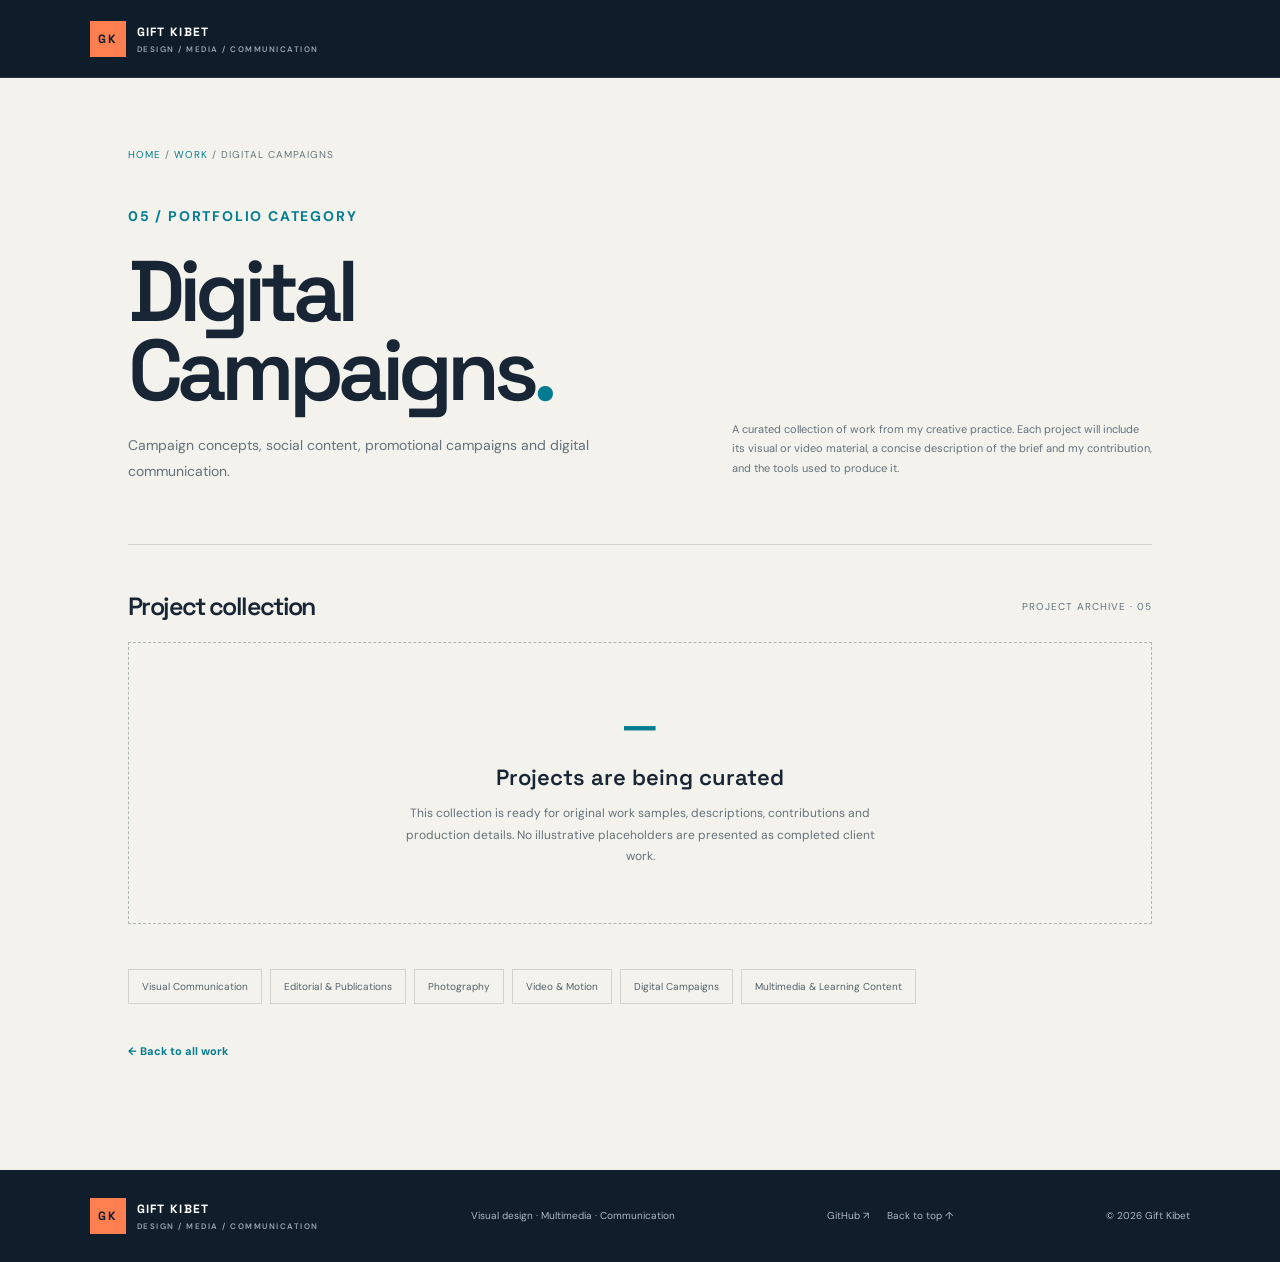
==== commit 32d0ef14: "Add responsive accessible navigation and complete page metadata" ====
--- a/work/digital-campaigns/index.html
+++ b/work/digital-campaigns/index.html
@@ -1,4 +1,4 @@
 <!doctype html>
-<html lang="en"><head><meta charset="utf-8"><meta name="viewport" content="width=device-width,initial-scale=1"><meta name="theme-color" content="#101d2b"><meta name="description" content="Digital Campaigns portfolio by Gift Kibet. Campaign concepts, social content, promotional campaigns and digital communication."><title>Digital Campaigns — Gift Kibet</title><link rel="preconnect" href="https://fonts.googleapis.com"><link rel="preconnect" href="https://fonts.gstatic.com" crossorigin><link href="https://fonts.googleapis.com/css2?family=DM+Sans:wght@400;500;600;700&family=Space+Grotesk:wght@400;500;600;700&display=swap" rel="stylesheet"><link rel="stylesheet" href="/styles.css"><link rel="stylesheet" href="/work.css"></head>
-<body><a class="skip-link" href="#main">Skip to content</a><header class="site-header"><a class="wordmark" href="/#top"><span class="mark">GK</span><span class="wordmark-name">GIFT KIBET<small>DESIGN / MEDIA / COMMUNICATION</small></span></a><nav class="navigation" aria-label="Main navigation"><a href="/#work">All work</a><a href="/#about">Profile</a><a href="/#skills">Skills & tools</a><a href="/#contact" class="nav-contact">Contact ↗</a></nav></header>
+<html lang="en"><head><meta charset="utf-8"><meta name="viewport" content="width=device-width,initial-scale=1"><meta name="theme-color" content="#101d2b"><meta name="description" content="Digital Campaigns portfolio by Gift Kibet. Campaign concepts, social content, promotional campaigns and digital communication."><title>Digital Campaigns — Gift Kibet</title><link rel="preconnect" href="https://fonts.googleapis.com"><link rel="preconnect" href="https://fonts.gstatic.com" crossorigin><link href="https://fonts.googleapis.com/css2?family=DM+Sans:wght@400;500;600;700&family=Space+Grotesk:wght@400;500;600;700&display=swap" rel="stylesheet"><link rel="stylesheet" href="/styles.css"><link rel="stylesheet" href="/work.css"><link rel="icon" type="image/svg+xml" href="/favicon.svg"><link rel="canonical" href="https://gift-kibet-portfolio.vercel.app/work/digital-campaigns/"></head>
+<body><a class="skip-link" href="#main">Skip to content</a><header class="site-header"><a class="wordmark" href="/#top"><span class="mark">GK</span><span class="wordmark-name">GIFT KIBET<small>DESIGN / MEDIA / COMMUNICATION</small></span></a><details class="work-menu"><summary>Menu <span>＋</span></summary><nav class="navigation" aria-label="Main navigation"><a href="/#work">All work</a><a href="/#about">Profile</a><a href="/#skills">Skills & tools</a><a href="/#contact" class="nav-contact">Contact ↗</a></nav></details></header>
 <main id="main" class="work-page"><div class="work-breadcrumb"><a href="/">HOME</a> / <a href="/#work">WORK</a> / DIGITAL CAMPAIGNS</div><section class="work-hero"><div><p class="eyebrow">05 / PORTFOLIO CATEGORY</p><h1>Digital Campaigns<em>.</em></h1><p>Campaign concepts, social content, promotional campaigns and digital communication.</p></div><div class="work-hero-aside">A curated collection of work from my creative practice. Each project will include its visual or video material, a concise description of the brief and my contribution, and the tools used to produce it.</div></section><div class="archive-heading"><h2>Project collection</h2><span>PROJECT ARCHIVE · 05</span></div><section class="archive-empty"><div class="empty-mark">—</div><h3>Projects are being curated</h3><p>This collection is ready for original work samples, descriptions, contributions and production details. No illustrative placeholders are presented as completed client work.</p></section><nav class="category-nav" aria-label="Explore other work categories"><a href="/work/visual-communication/">Visual Communication</a><a href="/work/editorial/">Editorial & Publications</a><a href="/work/photography/">Photography</a><a href="/work/video-motion/">Video & Motion</a><a href="/work/digital-campaigns/">Digital Campaigns</a><a href="/work/learning-content/">Multimedia & Learning Content</a></nav><a class="project-back" href="/#work">← Back to all work</a></main><footer><a class="wordmark" href="/#top"><span class="mark">GK</span><span class="wordmark-name">GIFT KIBET<small>DESIGN / MEDIA / COMMUNICATION</small></span></a><p>Visual design · Multimedia · Communication</p><div class="footer-links"><a href="https://github.com/gikiocGkC" target="_blank" rel="noopener noreferrer">GitHub ↗</a><a href="/#top">Back to top ↑</a></div><small>© 2026 Gift Kibet</small></footer></body></html>
--- a/work.css
+++ b/work.css
@@ -1,2 +1,35 @@
 .work-page{background:var(--paper);color:var(--ink);min-height:70vh;padding:70px 10vw 110px}.work-breadcrumb{font-size:10px;color:#68757d;letter-spacing:1px;margin-bottom:42px}.work-breadcrumb a{color:var(--teal);text-decoration:none}.work-hero{display:grid;grid-template-columns:1.1fr .9fr;gap:7vw;align-items:end;padding-bottom:45px;border-bottom:1px solid var(--line)}.work-hero .eyebrow{color:var(--teal)}.work-hero h1{font:600 clamp(48px,7vw,86px)/.92 var(--display);letter-spacing:-.07em;margin:22px 0}.work-hero h1 em{font-style:normal;color:var(--teal)}.work-hero p{max-width:520px;color:#64717a;font-size:14px;line-height:1.9}.work-hero-aside{padding:20px 0;color:#64717a;font-size:11px;line-height:1.8}.archive-heading{display:flex;justify-content:space-between;gap:20px;align-items:center;margin:45px 0 20px}.archive-heading h2{font:600 25px var(--display);margin:0}.archive-heading span{font-size:10px;color:#64717a;letter-spacing:1px}.archive-empty{border:1px dashed #aeb8b3;padding:55px 25px;text-align:center;margin-top:20px}.archive-empty .empty-mark{font:600 42px var(--display);color:var(--teal)}.archive-empty h3{font:600 22px var(--display);margin:12px 0}.archive-empty p{max-width:490px;margin:0 auto;color:#64717a;font-size:12px;line-height:1.8}.archive-next{display:inline-block;margin-top:22px;color:var(--teal);font-size:11px;font-weight:700;text-decoration:none}.category-nav{display:flex;flex-wrap:wrap;gap:8px;margin-top:45px}.category-nav a{padding:10px 13px;border:1px solid var(--line);text-decoration:none;color:#52616a;font-size:10px}.category-nav a:hover,.category-nav a[aria-current=page]{background:var(--navy);color:white;border-color:var(--navy)}.project-template{background:var(--paper);color:var(--ink);padding:65px 10vw 100px}.project-header{max-width:850px;margin-bottom:45px}.project-header h1{font:600 clamp(45px,7vw,78px)/.95 var(--display);letter-spacing:-.07em;margin:18px 0}.project-header p{max-width:650px;color:#64717a;line-height:1.8}.project-media-placeholder{min-height:390px;background:var(--paper-2);display:grid;place-items:center;text-align:center;padding:30px}.project-media-placeholder strong{display:block;font:600 24px var(--display);margin-bottom:8px}.project-media-placeholder span{font-size:11px;color:#64717a}.project-details{display:grid;grid-template-columns:1fr 2fr;gap:55px;margin-top:45px}.project-meta{border-top:1px solid var(--line);padding-top:18px}.project-meta span{display:block;color:var(--teal);font-size:9px;letter-spacing:1px;margin-bottom:7px}.project-meta p{font-size:12px;line-height:1.7;margin:0 0 20px}.project-description{border-top:1px solid var(--line);padding-top:18px}.project-description h2{font:600 24px var(--display);margin:0 0 15px}.project-description p{font-size:13px;line-height:1.9;color:#64717a}.project-gallery-placeholder{margin-top:45px;display:grid;grid-template-columns:repeat(2,1fr);gap:15px}.project-gallery-placeholder div{min-height:250px;background:var(--paper-2);display:grid;place-items:center;color:#64717a;font-size:11px}.project-back{display:inline-block;margin-top:40px;color:var(--teal);font-size:11px;text-decoration:none;font-weight:700}@media(max-width:680px){.work-page,.project-template{padding:48px 7vw 75px}.work-hero{grid-template-columns:1fr;gap:8px}.work-hero h1{font-size:clamp(46px,13vw,65px)}.archive-heading{align-items:flex-start;flex-direction:column}.archive-empty{padding:40px 18px}.project-media-placeholder{min-height:250px}.project-details{grid-template-columns:1fr;gap:25px}.project-gallery-placeholder{grid-template-columns:1fr}.project-gallery-placeholder div{min-height:200px}}
 @media(max-width:680px){.work-page .navigation{display:flex;position:static;flex-direction:row;align-items:center;justify-content:flex-end;gap:12px;padding:0;border:0;background:transparent}.work-page .navigation a{font-size:9px}.work-page .navigation .nav-contact{padding:8px 9px}}
+
+.project-card-grid{display:grid;grid-template-columns:repeat(2,minmax(0,1fr));gap:26px;margin-top:20px}
+.project-card{display:block;color:inherit;text-decoration:none;min-width:0}
+.project-card-art{min-height:270px;background:var(--navy);color:white;padding:22px;display:flex;flex-direction:column;justify-content:space-between;position:relative;overflow:hidden;isolation:isolate}
+.project-card-art:before{content:"";position:absolute;width:240px;height:240px;border:1px solid #ffffff35;border-radius:50%;right:-65px;top:35px;box-shadow:0 0 0 30px #ffffff0b,0 0 0 60px #ffffff08;z-index:-1}
+.project-card:nth-child(2n) .project-card-art{background:var(--teal)}
+.project-card-art span,.project-card-art small{font-size:8px;font-weight:700;letter-spacing:1.4px}
+.project-card-art strong{max-width:80%;font:600 clamp(28px,4vw,45px)/.95 var(--display);letter-spacing:-.06em}
+.project-card-art small{align-self:flex-end;color:var(--coral)}
+.project-card-info{display:flex;justify-content:space-between;gap:18px;border-top:1px solid var(--line);padding:14px 0}
+.project-card-info h3{font:600 19px var(--display);margin:0 0 6px}
+.project-card-info p{font-size:11px;line-height:1.7;color:#64717a;margin:0;max-width:500px}
+.project-card-info>span{color:var(--teal);font-size:17px}
+.project-card:hover .project-card-art:before{transform:scale(1.15);transition:transform .3s}
+.archive-footnote{font-size:11px;color:#64717a;line-height:1.7;margin-top:22px}
+@media(max-width:680px){.project-card-grid{grid-template-columns:1fr;gap:22px}.project-card-art{min-height:225px}}
+
+
+/* Compact, keyboard-accessible navigation for portfolio subpages */
+.work-menu{display:contents}
+.work-menu>summary{display:none}
+@media(max-width:680px){
+ .site-header{height:auto;min-height:72px;padding:13px 7vw;gap:12px}
+ .work-menu{display:block;position:relative;margin-left:auto}
+ .work-menu>summary{display:flex;align-items:center;gap:8px;list-style:none;cursor:pointer;color:#fff;border:1px solid #ffffff45;padding:10px 12px;font-size:10px;font-weight:700;letter-spacing:.7px}
+ .work-menu>summary::-webkit-details-marker{display:none}
+ .work-menu>summary span{color:var(--coral);font-size:15px}
+ .work-menu[open]>summary{border-color:var(--coral)}
+ .work-menu .navigation{display:none;position:absolute;right:0;top:calc(100% + 10px);min-width:190px;padding:12px;background:var(--navy);border:1px solid #ffffff35;box-shadow:0 16px 35px #0004;align-items:stretch;gap:0;z-index:30}
+ .work-menu[open] .navigation{display:flex;flex-direction:column}
+ .work-menu .navigation a{display:block;padding:12px 10px;font-size:11px}
+ .work-menu .navigation .nav-contact{margin-top:5px;text-align:center}
+}
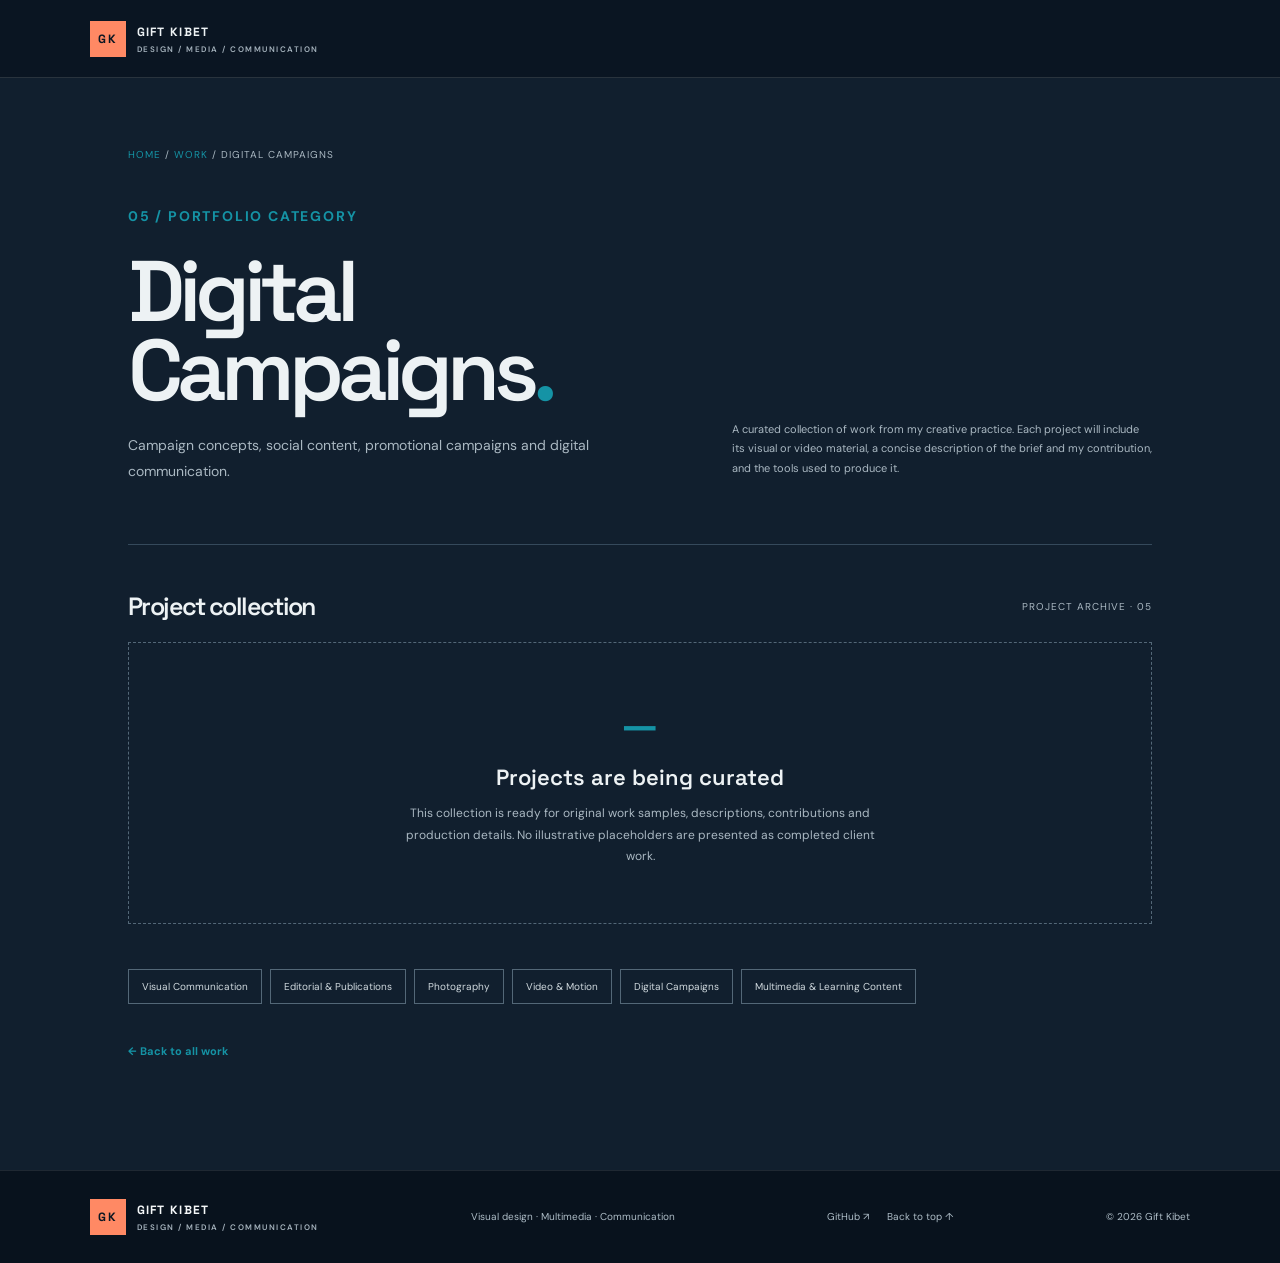
==== commit 6554512a: "Align browser theme color with dark visual identity" ====
--- a/work/digital-campaigns/index.html
+++ b/work/digital-campaigns/index.html
@@ -1,4 +1,4 @@
 <!doctype html>
-<html lang="en"><head><meta charset="utf-8"><meta name="viewport" content="width=device-width,initial-scale=1"><meta name="theme-color" content="#101d2b"><meta name="description" content="Digital Campaigns portfolio by Gift Kibet. Campaign concepts, social content, promotional campaigns and digital communication."><title>Digital Campaigns — Gift Kibet</title><link rel="preconnect" href="https://fonts.googleapis.com"><link rel="preconnect" href="https://fonts.gstatic.com" crossorigin><link href="https://fonts.googleapis.com/css2?family=DM+Sans:wght@400;500;600;700&family=Space+Grotesk:wght@400;500;600;700&display=swap" rel="stylesheet"><link rel="stylesheet" href="/styles.css"><link rel="stylesheet" href="/work.css"><link rel="icon" type="image/svg+xml" href="/favicon.svg"><link rel="canonical" href="https://gift-kibet-portfolio.vercel.app/work/digital-campaigns/"></head>
+<html lang="en"><head><meta charset="utf-8"><meta name="viewport" content="width=device-width,initial-scale=1"><meta name="theme-color" content="#0b1622"><meta name="description" content="Digital Campaigns portfolio by Gift Kibet. Campaign concepts, social content, promotional campaigns and digital communication."><title>Digital Campaigns — Gift Kibet</title><link rel="preconnect" href="https://fonts.googleapis.com"><link rel="preconnect" href="https://fonts.gstatic.com" crossorigin><link href="https://fonts.googleapis.com/css2?family=DM+Sans:wght@400;500;600;700&family=Space+Grotesk:wght@400;500;600;700&display=swap" rel="stylesheet"><link rel="stylesheet" href="/styles.css"><link rel="stylesheet" href="/work.css"><link rel="icon" type="image/svg+xml" href="/favicon.svg"><link rel="canonical" href="https://gift-kibet-portfolio.vercel.app/work/digital-campaigns/"></head>
 <body><a class="skip-link" href="#main">Skip to content</a><header class="site-header"><a class="wordmark" href="/#top"><span class="mark">GK</span><span class="wordmark-name">GIFT KIBET<small>DESIGN / MEDIA / COMMUNICATION</small></span></a><details class="work-menu"><summary>Menu <span>＋</span></summary><nav class="navigation" aria-label="Main navigation"><a href="/#work">All work</a><a href="/#about">Profile</a><a href="/#skills">Skills & tools</a><a href="/#contact" class="nav-contact">Contact ↗</a></nav></details></header>
 <main id="main" class="work-page"><div class="work-breadcrumb"><a href="/">HOME</a> / <a href="/#work">WORK</a> / DIGITAL CAMPAIGNS</div><section class="work-hero"><div><p class="eyebrow">05 / PORTFOLIO CATEGORY</p><h1>Digital Campaigns<em>.</em></h1><p>Campaign concepts, social content, promotional campaigns and digital communication.</p></div><div class="work-hero-aside">A curated collection of work from my creative practice. Each project will include its visual or video material, a concise description of the brief and my contribution, and the tools used to produce it.</div></section><div class="archive-heading"><h2>Project collection</h2><span>PROJECT ARCHIVE · 05</span></div><section class="archive-empty"><div class="empty-mark">—</div><h3>Projects are being curated</h3><p>This collection is ready for original work samples, descriptions, contributions and production details. No illustrative placeholders are presented as completed client work.</p></section><nav class="category-nav" aria-label="Explore other work categories"><a href="/work/visual-communication/">Visual Communication</a><a href="/work/editorial/">Editorial & Publications</a><a href="/work/photography/">Photography</a><a href="/work/video-motion/">Video & Motion</a><a href="/work/digital-campaigns/">Digital Campaigns</a><a href="/work/learning-content/">Multimedia & Learning Content</a></nav><a class="project-back" href="/#work">← Back to all work</a></main><footer><a class="wordmark" href="/#top"><span class="mark">GK</span><span class="wordmark-name">GIFT KIBET<small>DESIGN / MEDIA / COMMUNICATION</small></span></a><p>Visual design · Multimedia · Communication</p><div class="footer-links"><a href="https://github.com/gikiocGkC" target="_blank" rel="noopener noreferrer">GitHub ↗</a><a href="/#top">Back to top ↑</a></div><small>© 2026 Gift Kibet</small></footer></body></html>
--- a/styles.css
+++ b/styles.css
@@ -6,3 +6,87 @@
 .category-open{position:absolute;right:17px;bottom:17px;z-index:3;padding:9px 11px;background:var(--paper);color:var(--navy);font-size:8px;font-weight:700;letter-spacing:1px}
 .gallery-intro{max-width:300px;color:#68757d;font-size:12px;line-height:1.8;margin:0}
 @media(max-width:680px){.gallery-intro{margin-top:18px}.category-card:hover .work-visual{transform:none}}
+
+
+/* Selected project index */
+.featured-section{padding:92px 10vw 100px;background:var(--paper);color:var(--ink)}
+.featured-heading{display:flex;align-items:end;justify-content:space-between;gap:25px;margin:52px 0 30px}
+.featured-heading h2{font-size:clamp(48px,6.2vw,78px);line-height:.92;margin:0}
+.featured-heading h2 em{font-style:normal;color:var(--teal)}
+.featured-all{font-size:10px;font-weight:700;color:var(--teal);text-decoration:none;padding-bottom:8px}
+.featured-list{border-top:1px solid var(--line)}
+.featured-row{display:grid;grid-template-columns:42px minmax(170px,.75fr) minmax(220px,1.4fr) 22px;align-items:center;gap:20px;padding:20px 4px;border-bottom:1px solid var(--line);text-decoration:none;transition:background .2s,padding .2s}
+.featured-row:hover{background:#e9e8e1;padding-left:12px;padding-right:12px}
+.featured-number{font-size:10px;color:var(--teal);font-weight:700}
+.featured-type{font-size:8px;letter-spacing:1px;color:#718087;font-weight:700}
+.featured-row strong{font:600 19px var(--display);letter-spacing:-.03em}
+.featured-arrow{color:var(--teal);font-size:18px;text-align:right}
+.featured-footnote{margin:18px 0 0;color:#718087;font-size:10px;line-height:1.7}
+@media(max-width:1000px){.featured-section{padding:85px 7vw}}
+@media(max-width:680px){.featured-section{padding:72px 7vw}.featured-heading{align-items:flex-start;flex-direction:column;margin:40px 0 25px}.featured-row{grid-template-columns:28px 1fr 20px;gap:10px;padding:17px 2px}.featured-type{grid-column:2;grid-row:1}.featured-row strong{grid-column:2;grid-row:2;font-size:17px}.featured-number{grid-column:1;grid-row:1/3;align-self:start;padding-top:2px}.featured-arrow{grid-column:3;grid-row:1/3}}
+
+/* Audit refinements: CV access and linked education */
+.cv-download{color:#f3f2ed;text-decoration:underline;text-decoration-color:#ff7f50;text-underline-offset:5px}
+.cv-download:hover{color:var(--coral)}
+.education-panel a{color:inherit;text-decoration-color:var(--teal);text-underline-offset:3px}
+.education-panel a:hover{color:var(--teal)}
+.contact-email{display:block;margin-top:10px}
+@media(max-width:680px){.hero-actions{flex-wrap:wrap;gap:16px}.cv-download{flex-basis:100%;width:max-content}}
+
+
+/* DARK PREMIUM THEME — shared across the homepage and portfolio pages */
+:root{
+  color-scheme:dark;
+  --navy:#0b1622;
+  --navy-2:#142638;
+  --teal:#1593a5;
+  --teal-dark:#087487;
+  --coral:#ff8964;
+  --paper:#111f2e;
+  --paper-2:#192b3d;
+  --ink:#edf2f4;
+  --muted:#aab8c2;
+  --line:#35495b;
+  --white:#f7f9fa;
+}
+body{background:var(--navy);color:#edf2f4}
+.site-header{background:rgba(11,22,34,.94);border-bottom-color:#ffffff20}
+.wordmark-name small{color:#a6b4be}
+.navigation a{color:#c7d1d8}
+.navigation .nav-contact{background:var(--coral);color:var(--navy)}
+.section-light,.section-paper{background:var(--paper);color:var(--ink)}
+.section-note,.about-copy>p:not(.about-lead),.skills-intro>p,.skill-card p,.work-info p{color:#aab8c2}
+.discipline-list{border-color:var(--line)}
+.discipline-list span{color:#c1ccd3}
+.work-info{border-color:var(--line)}
+.filters .filter{border-color:#536777;color:#c6d0d6}
+.filters .filter:hover,.filters .filter[aria-pressed=true]{background:var(--coral);border-color:var(--coral);color:var(--navy)}
+.skills-grid,.skill-card,.toolbox{border-color:var(--line)}
+.skill-card{background:#142638}
+.tool-tags span{background:#263a4d;color:#e0e7eb}
+.toolbox-list span{background:#263a4d;color:#edf2f4}
+.education-panel{border-color:var(--line)}
+.education-panel>div{border-color:var(--line)}
+.education-panel p,.experience-item p,.experience-item li{color:#b9c5cd}
+.experience-item{border-color:var(--line)}
+.contact-section{background:var(--navy-2);color:#edf2f4}
+.contact-section .eyebrow{color:#aebdc7}
+.contact-kicker>span{color:#c4cfd6}
+.contact-section h2 em{color:var(--coral)}
+.contact-bottom{border-color:#ffffff35}
+.contact-bottom p{color:#c2cdd4}
+.contact-email{color:#f2f5f6}
+.contact-email:hover{color:var(--coral)}
+.contact-social{color:#c2cdd4}
+.contact-social a{color:var(--coral)}
+footer{background:#08121d;color:#aebdc7;border-top:1px solid #ffffff18}
+footer .wordmark{color:#f4f7f8}
+.cv-download{color:#f1f5f7}
+.cv-download:hover{color:var(--coral)}
+.education-panel a{color:#edf2f4}
+.education-panel a:hover{color:var(--coral)}
+.portfolio-note{border-color:var(--line);color:#aab8c2}
+@media(max-width:680px){
+ .navigation{background:var(--navy);border-color:#ffffff25}
+ .navigation .nav-contact{text-align:center}
+}
--- a/work.css
+++ b/work.css
@@ -33,3 +33,76 @@
  .work-menu .navigation a{display:block;padding:12px 10px;font-size:11px}
  .work-menu .navigation .nav-contact{margin-top:5px;text-align:center}
 }
+
+
+/* Responsive media containers for image, video and hosted embeds */
+.project-video,.project-embed{display:block;width:100%;max-width:100%;aspect-ratio:16/9;background:#101d2b;object-fit:contain;border:0}
+.project-embed{height:auto;min-height:260px}
+.project-video-guide{margin-top:28px;padding:18px 20px;border:1px solid var(--line);color:#64717a;font-size:11px;line-height:1.8}
+.project-video-guide strong{display:block;color:var(--ink);font:600 15px var(--display);margin-bottom:5px}
+.project-video-guide code{display:block;overflow-wrap:anywhere;color:var(--teal);margin-top:8px}
+@media(max-width:680px){.project-video-guide{padding:15px}.project-embed{min-height:190px}}
+
+
+/* Project image gallery and accessible lightbox */
+.project-image-grid{display:grid;grid-template-columns:repeat(2,minmax(0,1fr));gap:14px;margin-top:42px}
+.project-image-grid figure{margin:0;min-width:0;background:var(--paper-2)}
+.project-image-grid img{display:block;width:100%;aspect-ratio:4/3;object-fit:cover;cursor:zoom-in}
+.project-image-grid figcaption{padding:10px 12px;color:#64717a;font-size:10px;line-height:1.6}
+.image-lightbox{position:fixed;inset:0;width:min(96vw,1200px);max-width:none;height:min(94vh,900px);max-height:none;padding:55px 70px 35px;border:0;background:#101d2bf5;color:white;overflow:hidden}
+.image-lightbox::backdrop{background:#07111bdc;backdrop-filter:blur(5px)}
+.image-lightbox figure{height:100%;margin:0;display:flex;flex-direction:column;align-items:center;justify-content:center;gap:12px}
+.image-lightbox img{display:block;max-width:100%;max-height:calc(100% - 35px);object-fit:contain}
+.image-lightbox figcaption{font-size:11px;color:#d0d8dc;text-align:center}
+.image-lightbox button{position:absolute;border:1px solid #ffffff70;background:#101d2b;color:white;width:42px;height:42px;font-size:25px;cursor:pointer}
+.image-lightbox button:focus-visible{outline:3px solid var(--coral);outline-offset:3px}
+.lightbox-close{top:14px;right:14px}.lightbox-prev{left:14px;top:50%;transform:translateY(-50%)}.lightbox-next{right:14px;top:50%;transform:translateY(-50%)}
+@media(max-width:680px){.project-image-grid{grid-template-columns:1fr}.image-lightbox{padding:55px 48px 28px}.image-lightbox button{width:36px;height:36px}.lightbox-prev{left:5px}.lightbox-next{right:5px}}
+
+
+/* Sequential case-study navigation */
+.project-pagination{display:grid;grid-template-columns:1fr auto 1fr;align-items:center;gap:18px;margin-top:50px;padding:20px 0;border-top:1px solid var(--line);border-bottom:1px solid var(--line)}
+.project-page-link{display:flex;flex-direction:column;gap:8px;text-decoration:none;min-width:0}
+.project-page-link span{font-size:8px;letter-spacing:1.2px;color:#718087;font-weight:700}
+.project-page-link strong{font:600 13px var(--display);color:var(--ink)}
+.project-page-next{text-align:right}
+.project-page-category{font-size:9px;text-align:center;color:var(--teal);text-decoration:none;white-space:nowrap}
+.project-page-link:hover strong,.project-page-category:hover{text-decoration:underline}
+.publication-preview{margin-top:42px}
+.publication-preview-heading{display:flex;justify-content:space-between;align-items:end;gap:18px;margin-bottom:16px}
+.publication-preview-heading h2{font:600 24px var(--display);margin:0}
+.publication-preview-heading p{font-size:10px;color:#64717a;margin:0}
+.publication-slot-grid{display:grid;grid-template-columns:repeat(3,minmax(0,1fr));gap:12px}
+.publication-slot{min-height:210px;background:var(--paper-2);border:1px dashed #b5bdb6;display:flex;flex-direction:column;justify-content:space-between;padding:16px;color:#64717a}
+.publication-slot span{font-size:8px;letter-spacing:1.2px;font-weight:700}
+.publication-slot strong{font:600 18px var(--display);color:var(--ink)}
+.publication-slot small{font-size:9px;line-height:1.6}
+@media(max-width:680px){.project-pagination{grid-template-columns:1fr 1fr;gap:18px}.project-page-category{grid-column:1/-1;grid-row:1}.project-page-next{text-align:right}.publication-preview-heading{align-items:flex-start;flex-direction:column}.publication-slot-grid{grid-template-columns:1fr}.publication-slot{min-height:150px}}
+
+
+/* Dark premium surfaces for category archives and case studies */
+.work-page,.project-template{background:var(--paper);color:var(--ink)}
+.work-breadcrumb{color:#aab8c2}
+.work-breadcrumb a,.work-hero h1 em,.archive-empty .empty-mark,.archive-next,.project-back{color:var(--teal)}
+.work-hero{border-color:var(--line)}
+.work-hero p,.work-hero-aside,.archive-heading span,.archive-empty p,.project-header p,.project-media-placeholder span,.project-description p,.project-gallery-placeholder div,.archive-footnote{color:#aab8c2}
+.archive-empty{border-color:#536777}
+.category-nav a{border-color:#536777;color:#d0d9de}
+.category-nav a:hover,.category-nav a[aria-current=page]{background:var(--coral);border-color:var(--coral);color:var(--navy)}
+.project-media-placeholder,.project-gallery-placeholder div,.project-image-grid figure,.publication-slot{background:#1b3042}
+.project-media-placeholder strong,.project-description h2,.publication-slot strong{color:#edf2f4}
+.project-details .project-meta,.project-description,.project-pagination,.project-page-link{border-color:var(--line)}
+.project-meta span,.project-page-category,.project-card-info>span{color:var(--teal)}
+.project-page-link span,.publication-preview-heading p{color:#aab8c2}
+.project-page-link strong{color:#edf2f4}
+.project-card-info{border-color:var(--line)}
+.project-card-info p{color:#aab8c2}
+.project-video-guide{border-color:var(--line);color:#aab8c2}
+.project-video-guide strong{color:#edf2f4}
+.project-video-guide code{color:#5bc0cf}
+.project-image-grid figcaption{color:#b6c3cb}
+.publication-slot{border-color:#536777;color:#b6c3cb}
+.project-pagination{border-top-color:var(--line);border-bottom-color:var(--line)}
+@media(max-width:680px){
+ .work-menu .navigation{background:var(--navy);border-color:#ffffff35}
+}
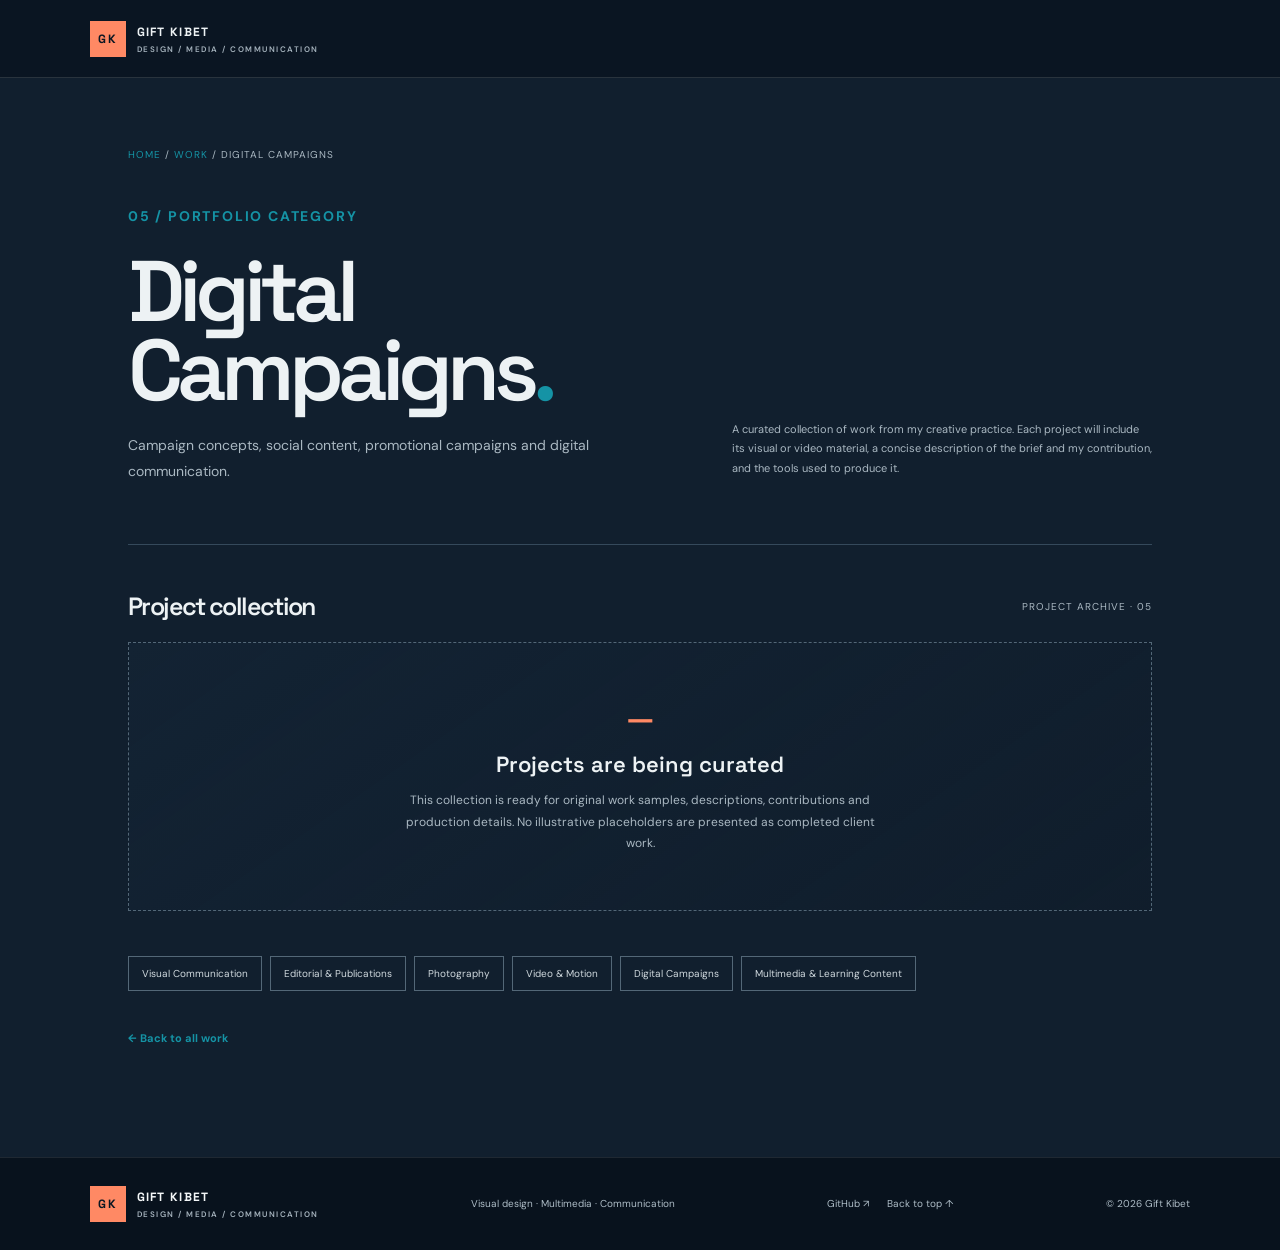
==== commit 7642c98f: "Polish category gallery presentation and project metadata" ====
--- a/work/digital-campaigns/index.html
+++ b/work/digital-campaigns/index.html
@@ -1,4 +1,4 @@
 <!doctype html>
 <html lang="en"><head><meta charset="utf-8"><meta name="viewport" content="width=device-width,initial-scale=1"><meta name="theme-color" content="#0b1622"><meta name="description" content="Digital Campaigns portfolio by Gift Kibet. Campaign concepts, social content, promotional campaigns and digital communication."><title>Digital Campaigns — Gift Kibet</title><link rel="preconnect" href="https://fonts.googleapis.com"><link rel="preconnect" href="https://fonts.gstatic.com" crossorigin><link href="https://fonts.googleapis.com/css2?family=DM+Sans:wght@400;500;600;700&family=Space+Grotesk:wght@400;500;600;700&display=swap" rel="stylesheet"><link rel="stylesheet" href="/styles.css"><link rel="stylesheet" href="/work.css"><link rel="icon" type="image/svg+xml" href="/favicon.svg"><link rel="canonical" href="https://gift-kibet-portfolio.vercel.app/work/digital-campaigns/"></head>
 <body><a class="skip-link" href="#main">Skip to content</a><header class="site-header"><a class="wordmark" href="/#top"><span class="mark">GK</span><span class="wordmark-name">GIFT KIBET<small>DESIGN / MEDIA / COMMUNICATION</small></span></a><details class="work-menu"><summary>Menu <span>＋</span></summary><nav class="navigation" aria-label="Main navigation"><a href="/#work">All work</a><a href="/#about">Profile</a><a href="/#skills">Skills & tools</a><a href="/#contact" class="nav-contact">Contact ↗</a></nav></details></header>
-<main id="main" class="work-page"><div class="work-breadcrumb"><a href="/">HOME</a> / <a href="/#work">WORK</a> / DIGITAL CAMPAIGNS</div><section class="work-hero"><div><p class="eyebrow">05 / PORTFOLIO CATEGORY</p><h1>Digital Campaigns<em>.</em></h1><p>Campaign concepts, social content, promotional campaigns and digital communication.</p></div><div class="work-hero-aside">A curated collection of work from my creative practice. Each project will include its visual or video material, a concise description of the brief and my contribution, and the tools used to produce it.</div></section><div class="archive-heading"><h2>Project collection</h2><span>PROJECT ARCHIVE · 05</span></div><section class="archive-empty"><div class="empty-mark">—</div><h3>Projects are being curated</h3><p>This collection is ready for original work samples, descriptions, contributions and production details. No illustrative placeholders are presented as completed client work.</p></section><nav class="category-nav" aria-label="Explore other work categories"><a href="/work/visual-communication/">Visual Communication</a><a href="/work/editorial/">Editorial & Publications</a><a href="/work/photography/">Photography</a><a href="/work/video-motion/">Video & Motion</a><a href="/work/digital-campaigns/">Digital Campaigns</a><a href="/work/learning-content/">Multimedia & Learning Content</a></nav><a class="project-back" href="/#work">← Back to all work</a></main><footer><a class="wordmark" href="/#top"><span class="mark">GK</span><span class="wordmark-name">GIFT KIBET<small>DESIGN / MEDIA / COMMUNICATION</small></span></a><p>Visual design · Multimedia · Communication</p><div class="footer-links"><a href="https://github.com/gikiocGkC" target="_blank" rel="noopener noreferrer">GitHub ↗</a><a href="/#top">Back to top ↑</a></div><small>© 2026 Gift Kibet</small></footer></body></html>+<main id="main" class="work-page"><div class="work-breadcrumb"><a href="/">HOME</a> / <a href="/#work">WORK</a> / DIGITAL CAMPAIGNS</div><section class="work-hero"><div><p class="eyebrow">05 / PORTFOLIO CATEGORY</p><h1>Digital Campaigns<em>.</em></h1><p>Campaign concepts, social content, promotional campaigns and digital communication.</p></div><div class="work-hero-aside">A curated collection of work from my creative practice. Each project will include its visual or video material, a concise description of the brief and my contribution, and the tools used to produce it.</div></section><div class="archive-heading"><h2>Project collection</h2><span>PROJECT ARCHIVE · 05</span></div><section class="archive-empty" aria-labelledby="archive-status-title"><div class="empty-mark">—</div><h3 id="archive-status-title">Projects are being curated</h3><p>This collection is ready for original work samples, descriptions, contributions and production details. No illustrative placeholders are presented as completed client work.</p></section><nav class="category-nav" aria-label="Explore other work categories"><a href="/work/visual-communication/">Visual Communication</a><a href="/work/editorial/">Editorial & Publications</a><a href="/work/photography/">Photography</a><a href="/work/video-motion/">Video & Motion</a><a href="/work/digital-campaigns/">Digital Campaigns</a><a href="/work/learning-content/">Multimedia & Learning Content</a></nav><a class="project-back" href="/#work">← Back to all work</a></main><footer><a class="wordmark" href="/#top"><span class="mark">GK</span><span class="wordmark-name">GIFT KIBET<small>DESIGN / MEDIA / COMMUNICATION</small></span></a><p>Visual design · Multimedia · Communication</p><div class="footer-links"><a href="https://github.com/gikiocGkC" target="_blank" rel="noopener noreferrer">GitHub ↗</a><a href="/#top">Back to top ↑</a></div><small>© 2026 Gift Kibet</small></footer></body></html>
--- a/work.css
+++ b/work.css
@@ -106,3 +106,63 @@
 @media(max-width:680px){
  .work-menu .navigation{background:var(--navy);border-color:#ffffff35}
 }
+
+
+/* Editorial case-study storytelling modules */
+.case-study-focus{margin-top:68px;padding-top:42px;border-top:1px solid var(--line)}
+.case-study-section-heading{max-width:680px;margin-bottom:26px}
+.case-study-section-heading .eyebrow{color:var(--teal);font-size:9px;letter-spacing:1.5px;font-weight:700}
+.case-study-section-heading h2{font:600 clamp(28px,4vw,42px)/1.05 var(--display);letter-spacing:-.045em;margin:12px 0}
+.case-study-section-heading>p:last-child{max-width:590px;color:#aab8c2;font-size:13px;line-height:1.85}
+.case-study-focus-grid{display:grid;grid-template-columns:repeat(3,minmax(0,1fr));gap:14px}
+.case-study-focus-grid article{min-height:190px;padding:22px 20px;background:#142638;border:1px solid var(--line)}
+.case-study-focus-grid article>span{font-size:8px;font-weight:700;letter-spacing:1.2px;color:var(--coral)}
+.case-study-focus-grid h3{font:600 19px/1.15 var(--display);letter-spacing:-.025em;margin:25px 0 10px;color:var(--ink)}
+.case-study-focus-grid p{font-size:11px;line-height:1.8;color:#aab8c2;margin:0}
+@media(max-width:760px){.case-study-focus{margin-top:48px;padding-top:30px}.case-study-focus-grid{grid-template-columns:1fr}.case-study-focus-grid article{min-height:0}.case-study-focus-grid h3{margin-top:18px}}
+
+
+/* Refined category archive gallery cards — typographic previews, not project imagery */
+.project-card-grid{gap:34px 24px;align-items:start}
+.project-card{position:relative;outline-offset:7px}
+.project-card-art{
+ min-height:310px;padding:25px 26px 22px;
+ background:
+  radial-gradient(ellipse at 82% 28%,#1593a52b 0,transparent 38%),
+  linear-gradient(145deg,#142638 0%,#0b1622 72%);
+ border:1px solid #35495b;
+ transition:border-color .25s,transform .25s,box-shadow .25s;
+}
+.project-card:nth-child(2n) .project-card-art{
+ background:
+  radial-gradient(ellipse at 18% 78%,#ff89642a 0,transparent 42%),
+  linear-gradient(145deg,#1a3042 0%,#101d2b 76%);
+}
+.project-card-art:after{
+ content:"";position:absolute;inset:52px 24px 52px auto;width:34%;max-width:145px;
+ border:1px solid #ffffff24;border-radius:48% 48% 5px 5px;
+ background:linear-gradient(180deg,#1593a51a,transparent);
+ transform:rotate(8deg);z-index:-1;
+}
+.project-card-art:before{right:-72px;top:12px;width:260px;height:260px;border-color:#ffffff24;box-shadow:0 0 0 24px #ffffff08,0 0 0 48px #ffffff05}
+.project-card-art span{color:#9fb4c1}
+.project-card-art strong{max-width:82%;font-size:clamp(29px,3.6vw,43px);text-wrap:balance}
+.project-card-art small{color:var(--coral);font-size:8px}
+.project-card-info{padding:17px 2px 0;gap:20px}
+.project-card-info h3{font-size:20px}
+.project-card-info p{max-width:54ch}
+.project-card-info>span{flex:0 0 auto;align-self:flex-start;font-size:21px}
+.project-card:hover .project-card-art,.project-card:focus-visible .project-card-art{
+ border-color:var(--teal);transform:translateY(-4px);box-shadow:0 18px 38px #0003
+}
+.project-card:focus-visible{outline:2px solid var(--coral)}
+.project-card-meta{display:flex;flex-wrap:wrap;gap:7px;margin-top:13px}
+.project-card-meta span{display:inline-flex;align-items:center;min-height:25px;padding:5px 8px;border:1px solid #35495b;color:#b9c8d1;font-size:8px;letter-spacing:.7px;text-transform:uppercase}
+.archive-empty{background:linear-gradient(145deg,#14263880,#0b162230);border-color:#536777}
+.archive-empty .empty-mark{font-size:32px;color:var(--coral)}
+.archive-empty h3{color:var(--ink)}
+@media(max-width:760px){
+ .project-card-grid{grid-template-columns:1fr;gap:26px}
+ .project-card-art{min-height:245px;padding:20px}
+ .project-card-info{padding-top:13px}
+}
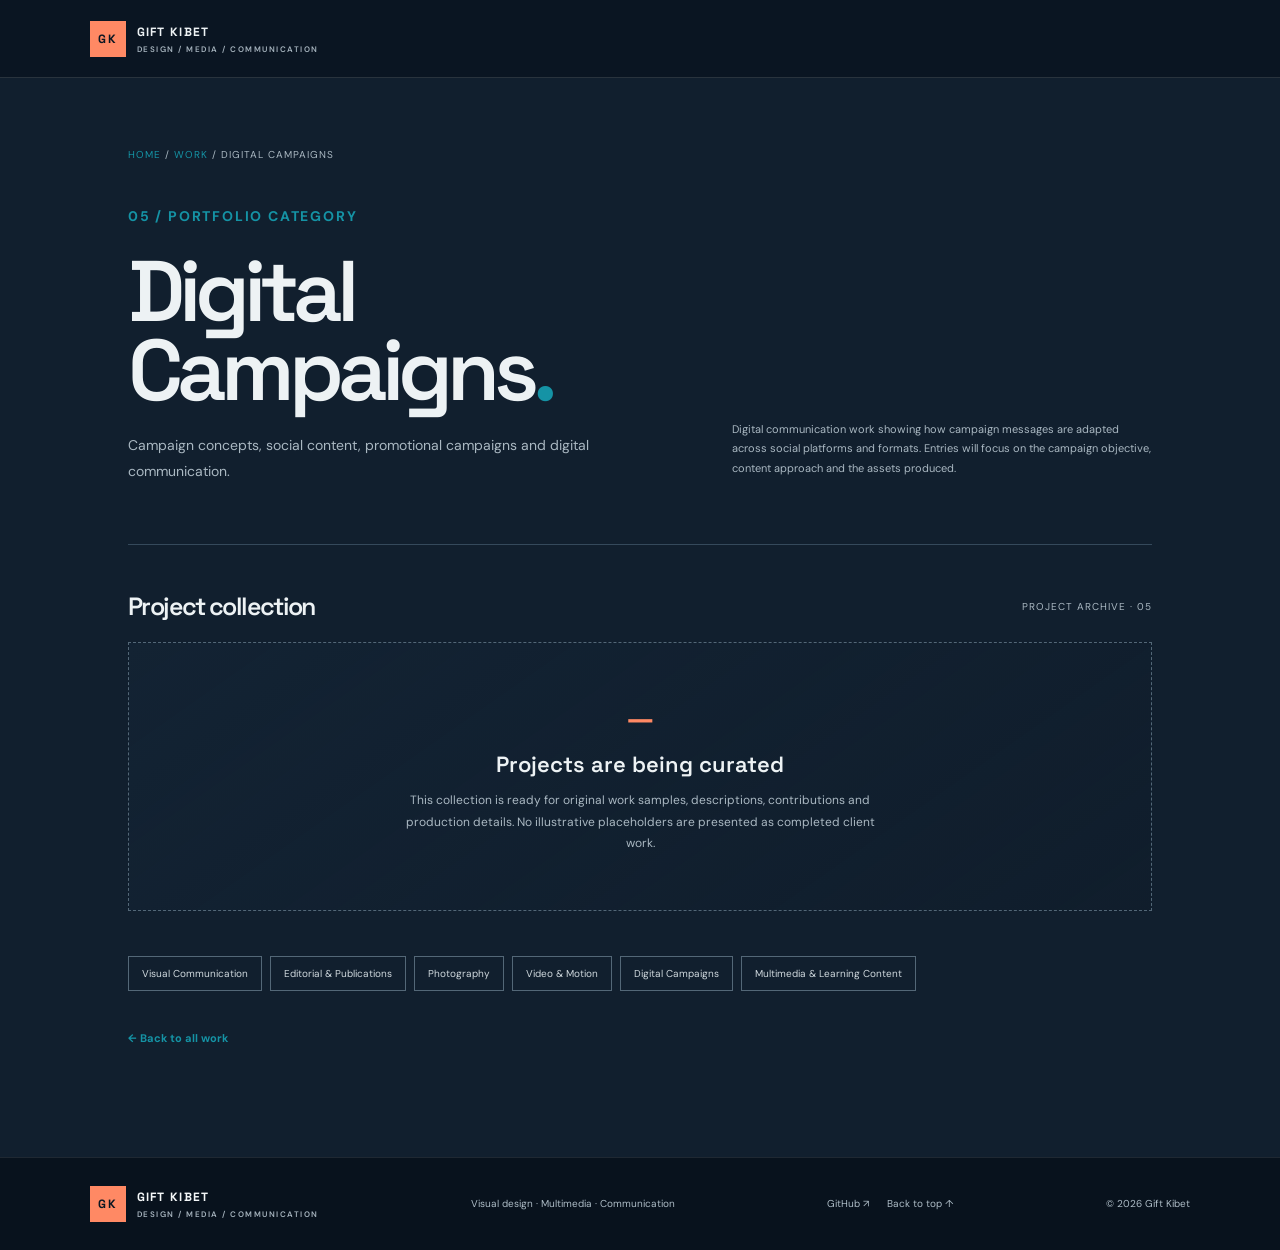
==== commit 8f1cbae3: "Refine portfolio category introductions" ====
--- a/work/digital-campaigns/index.html
+++ b/work/digital-campaigns/index.html
@@ -1,4 +1,4 @@
 <!doctype html>
 <html lang="en"><head><meta charset="utf-8"><meta name="viewport" content="width=device-width,initial-scale=1"><meta name="theme-color" content="#0b1622"><meta name="description" content="Digital Campaigns portfolio by Gift Kibet. Campaign concepts, social content, promotional campaigns and digital communication."><title>Digital Campaigns — Gift Kibet</title><link rel="preconnect" href="https://fonts.googleapis.com"><link rel="preconnect" href="https://fonts.gstatic.com" crossorigin><link href="https://fonts.googleapis.com/css2?family=DM+Sans:wght@400;500;600;700&family=Space+Grotesk:wght@400;500;600;700&display=swap" rel="stylesheet"><link rel="stylesheet" href="/styles.css"><link rel="stylesheet" href="/work.css"><link rel="icon" type="image/svg+xml" href="/favicon.svg"><link rel="canonical" href="https://gift-kibet-portfolio.vercel.app/work/digital-campaigns/"></head>
 <body><a class="skip-link" href="#main">Skip to content</a><header class="site-header"><a class="wordmark" href="/#top"><span class="mark">GK</span><span class="wordmark-name">GIFT KIBET<small>DESIGN / MEDIA / COMMUNICATION</small></span></a><details class="work-menu"><summary>Menu <span>＋</span></summary><nav class="navigation" aria-label="Main navigation"><a href="/#work">All work</a><a href="/#about">Profile</a><a href="/#skills">Skills & tools</a><a href="/#contact" class="nav-contact">Contact ↗</a></nav></details></header>
-<main id="main" class="work-page"><div class="work-breadcrumb"><a href="/">HOME</a> / <a href="/#work">WORK</a> / DIGITAL CAMPAIGNS</div><section class="work-hero"><div><p class="eyebrow">05 / PORTFOLIO CATEGORY</p><h1>Digital Campaigns<em>.</em></h1><p>Campaign concepts, social content, promotional campaigns and digital communication.</p></div><div class="work-hero-aside">A curated collection of work from my creative practice. Each project will include its visual or video material, a concise description of the brief and my contribution, and the tools used to produce it.</div></section><div class="archive-heading"><h2>Project collection</h2><span>PROJECT ARCHIVE · 05</span></div><section class="archive-empty" aria-labelledby="archive-status-title"><div class="empty-mark">—</div><h3 id="archive-status-title">Projects are being curated</h3><p>This collection is ready for original work samples, descriptions, contributions and production details. No illustrative placeholders are presented as completed client work.</p></section><nav class="category-nav" aria-label="Explore other work categories"><a href="/work/visual-communication/">Visual Communication</a><a href="/work/editorial/">Editorial & Publications</a><a href="/work/photography/">Photography</a><a href="/work/video-motion/">Video & Motion</a><a href="/work/digital-campaigns/">Digital Campaigns</a><a href="/work/learning-content/">Multimedia & Learning Content</a></nav><a class="project-back" href="/#work">← Back to all work</a></main><footer><a class="wordmark" href="/#top"><span class="mark">GK</span><span class="wordmark-name">GIFT KIBET<small>DESIGN / MEDIA / COMMUNICATION</small></span></a><p>Visual design · Multimedia · Communication</p><div class="footer-links"><a href="https://github.com/gikiocGkC" target="_blank" rel="noopener noreferrer">GitHub ↗</a><a href="/#top">Back to top ↑</a></div><small>© 2026 Gift Kibet</small></footer></body></html>+<main id="main" class="work-page"><div class="work-breadcrumb"><a href="/">HOME</a> / <a href="/#work">WORK</a> / DIGITAL CAMPAIGNS</div><section class="work-hero"><div><p class="eyebrow">05 / PORTFOLIO CATEGORY</p><h1>Digital Campaigns<em>.</em></h1><p>Campaign concepts, social content, promotional campaigns and digital communication.</p></div><div class="work-hero-aside">Digital communication work showing how campaign messages are adapted across social platforms and formats. Entries will focus on the campaign objective, content approach and the assets produced.</div></section><div class="archive-heading"><h2>Project collection</h2><span>PROJECT ARCHIVE · 05</span></div><section class="archive-empty" aria-labelledby="archive-status-title"><div class="empty-mark">—</div><h3 id="archive-status-title">Projects are being curated</h3><p>This collection is ready for original work samples, descriptions, contributions and production details. No illustrative placeholders are presented as completed client work.</p></section><nav class="category-nav" aria-label="Explore other work categories"><a href="/work/visual-communication/">Visual Communication</a><a href="/work/editorial/">Editorial & Publications</a><a href="/work/photography/">Photography</a><a href="/work/video-motion/">Video & Motion</a><a href="/work/digital-campaigns/">Digital Campaigns</a><a href="/work/learning-content/">Multimedia & Learning Content</a></nav><a class="project-back" href="/#work">← Back to all work</a></main><footer><a class="wordmark" href="/#top"><span class="mark">GK</span><span class="wordmark-name">GIFT KIBET<small>DESIGN / MEDIA / COMMUNICATION</small></span></a><p>Visual design · Multimedia · Communication</p><div class="footer-links"><a href="https://github.com/gikiocGkC" target="_blank" rel="noopener noreferrer">GitHub ↗</a><a href="/#top">Back to top ↑</a></div><small>© 2026 Gift Kibet</small></footer></body></html>
--- a/styles.css
+++ b/styles.css
@@ -90,3 +90,38 @@
  .navigation{background:var(--navy);border-color:#ffffff25}
  .navigation .nav-contact{text-align:center}
 }
+
+
+/* Expanded professional profile presentation */
+.about-layout{align-items:start}
+.about-copy{max-width:700px}
+.about-copy .about-lead{max-width:620px;font-size:clamp(20px,2.3vw,27px);line-height:1.45;letter-spacing:-.025em;color:#f0f4f6}
+.about-copy>p:not(.about-lead){max-width:650px;font-size:13px;line-height:1.95}
+.discipline-list{margin-top:30px}
+.profile-practice-grid{display:grid;grid-template-columns:repeat(3,minmax(0,1fr));gap:14px;margin-top:65px}
+.profile-practice-grid article{padding:22px 22px 24px;border:1px solid var(--line);background:#142638;min-height:185px}
+.profile-practice-grid article>span{font-size:9px;font-weight:700;letter-spacing:1.2px;color:var(--coral)}
+.profile-practice-grid h3{font:600 19px/1.2 var(--display);letter-spacing:-.025em;margin:28px 0 10px;color:var(--ink)}
+.profile-practice-grid p{font-size:11px;line-height:1.8;color:#aab8c2;margin:0;max-width:42ch}
+.experience-item ul{padding-left:18px;margin:15px 0 0}
+.experience-item li{padding-left:4px;margin:7px 0;font-size:12px;line-height:1.75}
+@media(max-width:760px){
+ .profile-practice-grid{grid-template-columns:1fr;margin-top:38px}
+ .profile-practice-grid article{min-height:0}
+ .profile-practice-grid h3{margin-top:17px}
+}
+
+
+/* Accessibility utility for live status announcements */
+.visually-hidden{
+ position:absolute!important;
+ width:1px!important;
+ height:1px!important;
+ padding:0!important;
+ margin:-1px!important;
+ overflow:hidden!important;
+ clip:rect(0,0,0,0)!important;
+ white-space:nowrap!important;
+ border:0!important;
+}
+[data-cv-download][aria-busy="true"]{opacity:.7;cursor:progress}
